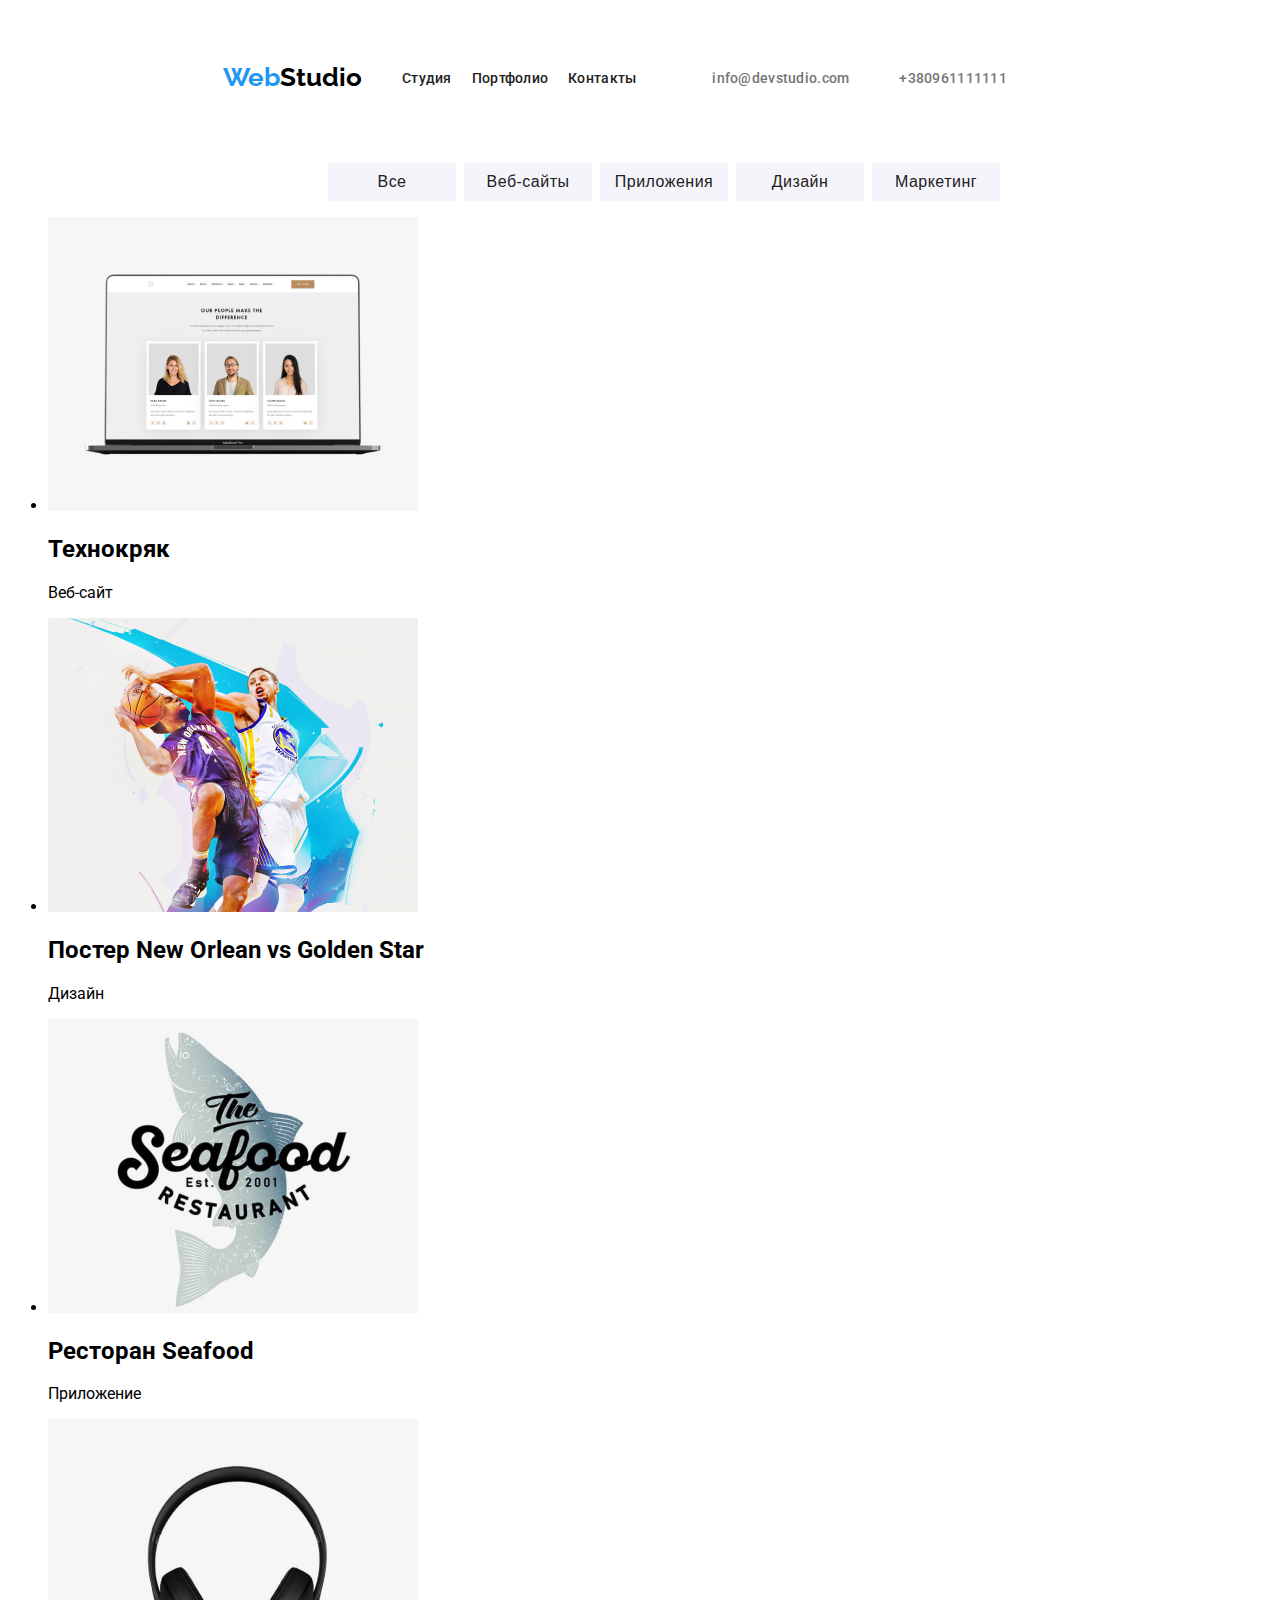
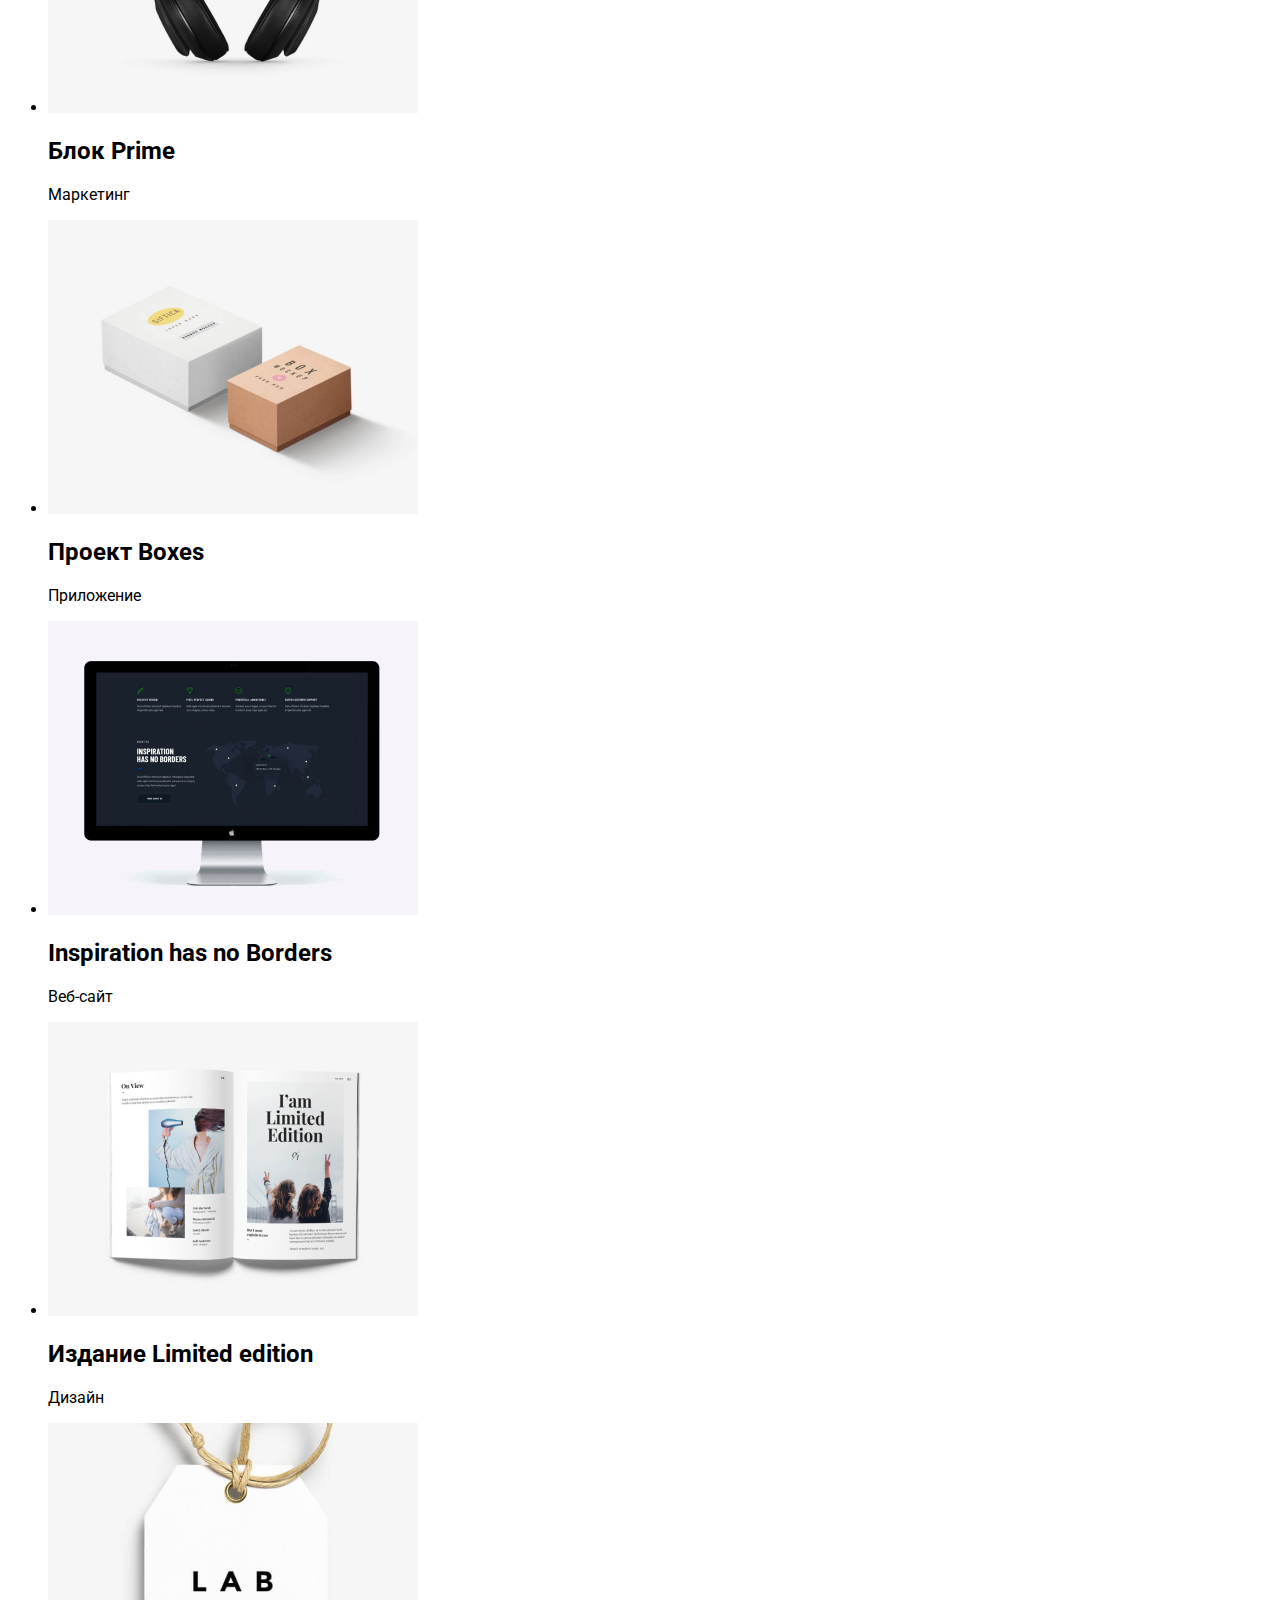
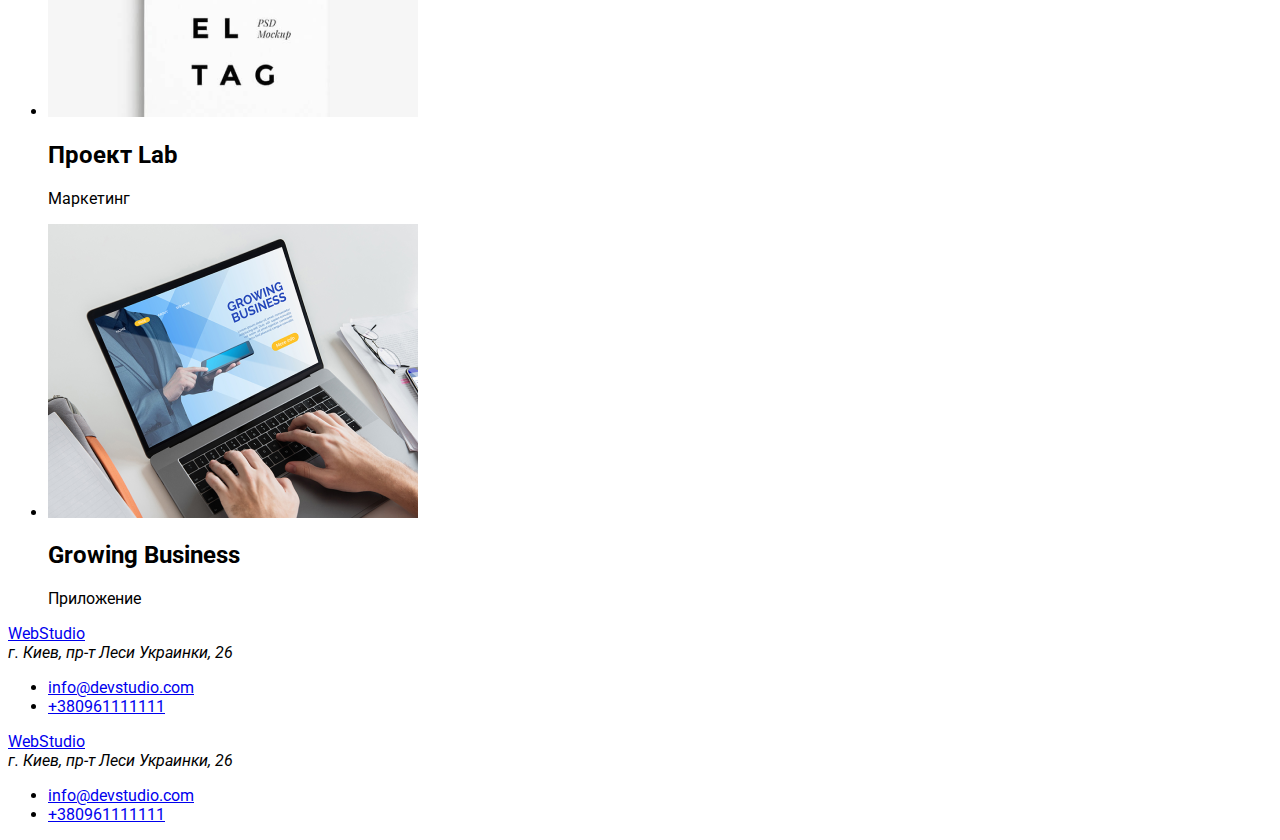
==== portfolio.html @ d91bc197 "оказалось,что делаю 3 домашку" ====
<!DOCTYPE html>
<html lang="en">
<head>
    <meta charset="UTF-8">
    <meta http-equiv="X-UA-Compatible" content="IE=edge">
    <meta name="viewport" content="width=device-width, initial-scale=1.0">
    <title>Document</title>
    <link rel="preconnect" href="https://fonts.googleapis.com">
    <link rel="preconnect" href="https://fonts.gstatic.com" crossorigin>
    <link href="https://fonts.googleapis.com/css2?family=Roboto:wght@400;500;900&display=swap" rel="stylesheet">
    <link rel="preconnect" href="https://fonts.googleapis.com">
    <link rel="preconnect" href="https://fonts.gstatic.com" crossorigin>
    <link href="https://fonts.googleapis.com/css2?family=Raleway:wght@700&display=swap" rel="stylesheet">
    <link rel="stylesheet" href="./css/styles.css">
</head>
<body>

    <header class="page-header">
        <nav>
            <a class="logo2part" href="/"><span class="logo1part">Web</span>Studio</a>
            <ul class="nav-list-header">
                <li><a href="/index.html" class="link">Студия</a></li>
                <li><a href="/portfolio.html" class="link">Портфолио</a></li>
                <li><a href="" class="link">Контакты</a></li>
            </ul>
        </nav>
        <ul class="auto-nav">
            <li> <a href="mailto:info@devstudio.com" class="auto-link"> info@devstudio.com</a></li>
            <li> <a href="tel:+380961111111" class="auto-link"> +380961111111 </a> </li>
        </ul>
    
    </header>

    <main>
        
            <ul class="buttons">
                <li><button type="button" class="button" >Все</button></li>
                <li><button type="button" class="button" >Веб-сайты</button></li>
                <li><button type="button" class="button">Приложения</button></li>
                <li><button type="button" class="button">Дизайн</button></li>
                <li><button type="button" class="button">Маркетинг</button></li>
            </ul>
            
        
        <section>
            <!-- Убрать в styles -->
            <h1 class="hidden" >Блоки с примерами возможностей</h1>
            <ul>
                <li>
                    <img src="images/web-site1.png" alt="веб-сайт на ноутбуке">
                    <h2>Технокряк</h2>
                    <p>Веб-сайт</p>
                </li>
                <li>
                    <img src="images/design2.png" alt="Постер New Orlean vs Golden Star">
                    <h2>Постер New Orlean vs Golden Star</h2>
                    <p>Дизайн</p>
                </li>
                <li>
                    <img src="images/application3.png" alt="Форель на фоне логотипа ресторана морской кухни" width="370" >
                    <h2>Ресторан Seafood</h2>
                    <p>Приложение</p>
                </li>
                <li>
                    <img src="images/marketing4.png" alt="Наушники с амбюшюрами">
                    <h2>Блок Prime</h2>
                    <p>Маркетинг</p>
                </li>
                <li>
                    <img src="images/application5.png" alt="Две коробки">
                    <h2>Проект Boxes</h2>
                    <p>Приложение</p>
                </li>
                <li>
                    <img src="images/web-site6.png" alt="Монитор с изображением">
                    <h2>Inspiration has no Borders</h2>
                    <p>Веб-сайт</p>
                </li>
                <li>
                    <img src="images/desighn7.png" alt="Журнал со статьей с названием I am limited edition">
                    <h2>Издание Limited edition</h2>
                    <p>Дизайн</p>
                </li>
                <li>
                    <img src="images/marketing8.png" alt="Бирка с надписью Label tag>">
                    <h2>Проект Lab</h2>
                    <p>Маркетинг</p>
                </li>
                <li>
                    <img src="images/application9.png" alt="Ноутбук с открытой веб-страницей Growing Business">
                    <h2>Growing Business</h2>
                    <p>Приложение</p>
                </li>

            </ul>


        </section>



    </main>


    <footer>
        <a href="/">WebStudio</a>
        <address>г. Киев, пр-т Леси Украинки, 26</address>
        <ul>
            <li> <a href="mailto:info@devstudio.com"> info@devstudio.com</a></li>
            <li> <a href="tel:+380961111111"> +380961111111 </a> </li>
        </ul>
    
    </footer>

<main>











    
</main>

    

<footer>
    <a href="/">WebStudio</a>
    <address>г. Киев, пр-т Леси Украинки, 26</address>
    <ul>
        <li> <a href="mailto:info@devstudio.com"> info@devstudio.com</a></li>
        <li> <a href="tel:+380961111111"> +380961111111 </a> </li>
    </ul>

</footer>


</body>
</html>
---- css/styles.css ----
:root {
  --primary-text-color: #757575;
  --title-text-color: #212121;
  --hover-button-color: #2196f3;
  --primary-white-color: #ffffff;
  --primary-black-color: #000000;
}

body {
  font-family: "Roboto", sans-serif;
  background-color: var(--primary-white-color);
}

.logo1part {
  font-family: "Raleway", sans-serif;
  font-style: normal;
  font-weight: bold;
  font-size: 26px;
  line-height: 1.2;
  color: var(--hover-button-color);
}

.logo2part {
  font-family: "Raleway", sans-serif;
  font-style: normal;
  font-weight: bold;
  font-size: 26px;
  line-height: 1.2;
  color: var(--primary-black-color);
  text-decoration: none;
}

.nav-list-header .link {
  color: var(--title-text-color);
  font-style: normal;
  font-weight: 500;
  font-size: 14px;
  line-height: 1.14;
  letter-spacing: 0.02em;
  margin-right: 20px;
  display: inline-block;
  text-decoration: none;
}

.nav-list-header {
  list-style: none;
  display: flex;
  align-items: flex-start;
}

.nav-list-header .link:hover,
.nav-list-header .link:focus {
  color: var(--hover-button-color);
}

.auto-nav .auto-link {
  color: var(--primary-text-color);
  font-style: normal;
  font-weight: 500;
  font-size: 14px;
  line-height: 1.14;
  letter-spacing: 0.02em;
  margin-right: 50px;
  display: inline-block;
  text-decoration: none;
}

.auto-nav .auto-link:hover,
.auto-nav .auto-link:focus {
  color: var(--hover-button-color);
}

.auto-nav {
  list-style: none;
  display: flex;
  align-items: center;
}

.page-header {
  padding-top: 22px;
  padding-bottom: 22px;
  padding-left: 215px;
  padding-right: 215px;
  display: flex;
  align-items: center;
  justify-content: space-between;
}
nav {
  padding-top: 22px;
  padding-bottom: 22px;
  display: flex;
  align-items: center;
  justify-content: space-between;
}

.buttons {
  list-style: none;
  display: flex;
  align-items: center;
  justify-content: center;
}

.button {
  color: var(--title-text-color);
  background-color: #f5f4fa;
  margin-left: 8px;
  border-radius: 4px;
  width: 128px;
  height: 38px;
  left: 576px;
  top: 174px;
  font-style: normal;
  font-weight: 500;
  font-size: 16px;
  line-height: 26px;
  text-align: center;
  letter-spacing: 0.03em;
  border: none;
}

.buttons .button:hover,
.buttons .button:focus {
  background-color: var(--hover-button-color);
  color: var(--primary-white-color);
}

.bar {
  width: 1600px;
  height: 600px;
  left: 0px;
  top: 80px;
  background-color: #2f303a;
}
.title-bar {
  color: var(--primary-white-color);
  font-style: normal;
  font-weight: 900;
  font-size: 44px;
  line-height: 1.4;
  text-align: center;
  letter-spacing: 0.06em;
  text-transform: uppercase;
  position: absolute;
  width: 696px;
  height: 120px;
  left: 452px;
  top: 280px;
}

.button-bar {
  position: absolute;
  width: 200px;
  height: 50px;
  left: 700px;
  top: 430px;
  margin-top: 30px;
  border-radius: 4px;
  background-color: var(--hover-button-color);
  color: var(--primary-white-color);
  font-weight: bold;
  font-size: 16px;
  line-height: 30px;
  letter-spacing: 0.06em;
}

.hidden {
  display: none;
}

.opportunity {
}

.opportunities h3 {
  color: var(--title-text-color);
  ont-style: normal;
  font-weight: bold;
  font-size: 14px;
  line-height: 16px;
  letter-spacing: 0.03em;
  text-transform: uppercase;
}

.opportunities p {
  color: var(--primary-text-color)
  font-style: normal;
  font-weight: normal;
  font-size: 14px;
  line-height: 24px;
  letter-spacing: 0.03em;
}
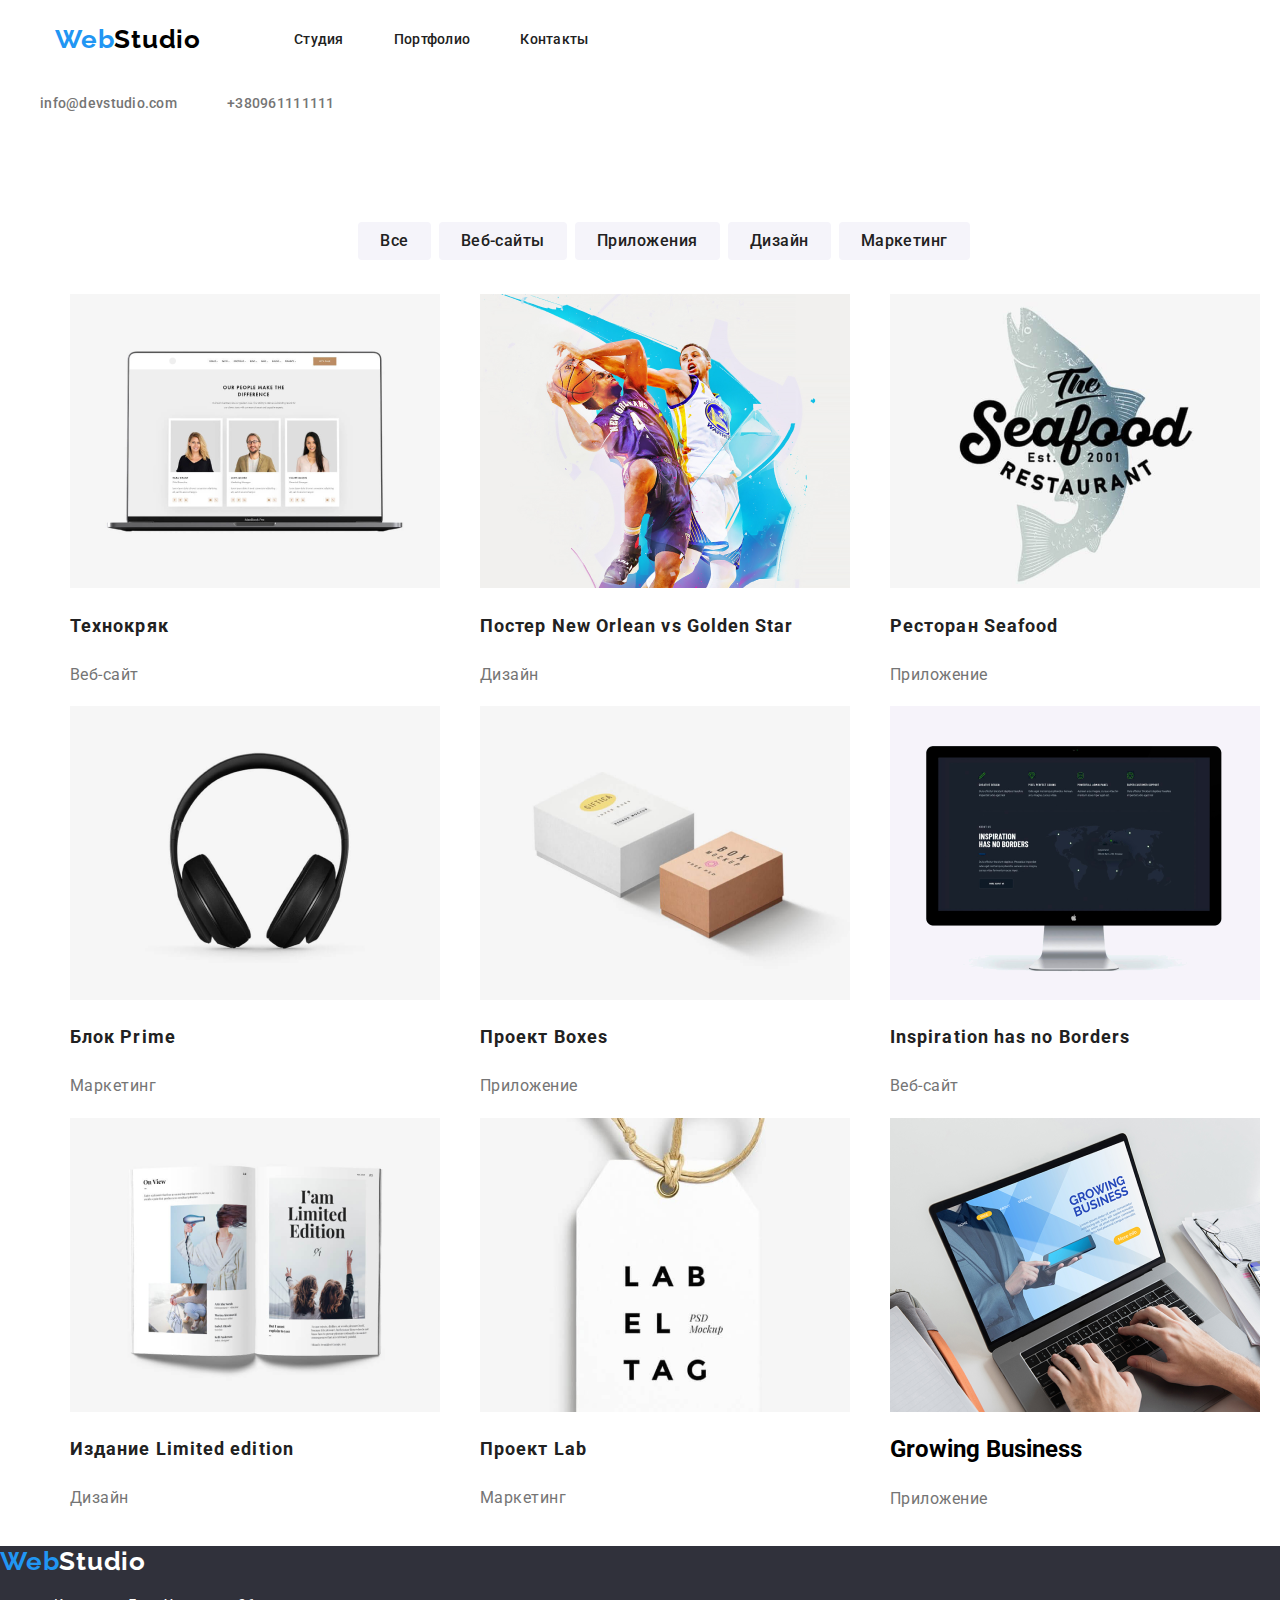
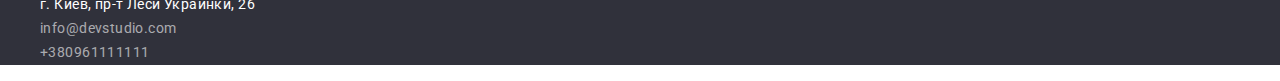
==== commit 515026e3: "Доавляет стилизацию flex-box" ====
--- a/portfolio.html
+++ b/portfolio.html
@@ -1,144 +1,133 @@
 <!DOCTYPE html>
 <html lang="en">
-<head>
-    <meta charset="UTF-8">
-    <meta http-equiv="X-UA-Compatible" content="IE=edge">
-    <meta name="viewport" content="width=device-width, initial-scale=1.0">
+  <head>
+    <meta charset="UTF-8" />
+    <meta http-equiv="X-UA-Compatible" content="IE=edge" />
+    <meta name="viewport" content="width=device-width, initial-scale=1.0" />
     <title>Document</title>
-    <link rel="preconnect" href="https://fonts.googleapis.com">
-    <link rel="preconnect" href="https://fonts.gstatic.com" crossorigin>
-    <link href="https://fonts.googleapis.com/css2?family=Roboto:wght@400;500;900&display=swap" rel="stylesheet">
-    <link rel="preconnect" href="https://fonts.googleapis.com">
-    <link rel="preconnect" href="https://fonts.gstatic.com" crossorigin>
-    <link href="https://fonts.googleapis.com/css2?family=Raleway:wght@700&display=swap" rel="stylesheet">
-    <link rel="stylesheet" href="./css/styles.css">
-</head>
-<body>
+    <link
+      href="https://fonts.googleapis.com/css2?family=Raleway:wght@700&family=Roboto:wght@400;500;700;900&display=swap"
+      rel="stylesheet"
+    />
+    <link
+      rel="stylesheet"
+      href="https://cdnjs.cloudflare.com/ajax/libs/modern-normalize/1.0.0/modern-normalize.min.css"
+    />
+    <link rel="stylesheet" href="./css/styles.css" />
+  </head>
 
+  <body>
     <header class="page-header">
-        <nav>
-            <a class="logo2part" href="/"><span class="logo1part">Web</span>Studio</a>
-            <ul class="nav-list-header">
-                <li><a href="/index.html" class="link">Студия</a></li>
-                <li><a href="/portfolio.html" class="link">Портфолио</a></li>
-                <li><a href="" class="link">Контакты</a></li>
-            </ul>
+      <div class="container">
+        <nav class="container main-nav">
+          <a class="logo" href="/">Web<span class="logo-dark">Studio</span></a>
+          <ul class="nav-list-header">
+            <li><a href="./index.html" class="link">Студия</a></li>
+            <li><a href="./portfolio.html" class="link">Портфолио</a></li>
+            <li><a href="" class="link">Контакты</a></li>
+          </ul>
         </nav>
         <ul class="auto-nav">
-            <li> <a href="mailto:info@devstudio.com" class="auto-link"> info@devstudio.com</a></li>
-            <li> <a href="tel:+380961111111" class="auto-link"> +380961111111 </a> </li>
+          <li>
+            <a href="mailto:info@devstudio.com" class="auto-link"> info@devstudio.com</a>
+          </li>
+          <li>
+            <a href="tel:+380961111111" class="auto-link"> +380961111111 </a>
+          </li>
         </ul>
-    
+      </div>
     </header>
 
     <main>
-        
-            <ul class="buttons">
-                <li><button type="button" class="button" >Все</button></li>
-                <li><button type="button" class="button" >Веб-сайты</button></li>
-                <li><button type="button" class="button">Приложения</button></li>
-                <li><button type="button" class="button">Дизайн</button></li>
-                <li><button type="button" class="button">Маркетинг</button></li>
-            </ul>
-            
-        
-        <section>
-            <!-- Убрать в styles -->
-            <h1 class="hidden" >Блоки с примерами возможностей</h1>
-            <ul>
-                <li>
-                    <img src="images/web-site1.png" alt="веб-сайт на ноутбуке">
-                    <h2>Технокряк</h2>
-                    <p>Веб-сайт</p>
-                </li>
-                <li>
-                    <img src="images/design2.png" alt="Постер New Orlean vs Golden Star">
-                    <h2>Постер New Orlean vs Golden Star</h2>
-                    <p>Дизайн</p>
-                </li>
-                <li>
-                    <img src="images/application3.png" alt="Форель на фоне логотипа ресторана морской кухни" width="370" >
-                    <h2>Ресторан Seafood</h2>
-                    <p>Приложение</p>
-                </li>
-                <li>
-                    <img src="images/marketing4.png" alt="Наушники с амбюшюрами">
-                    <h2>Блок Prime</h2>
-                    <p>Маркетинг</p>
-                </li>
-                <li>
-                    <img src="images/application5.png" alt="Две коробки">
-                    <h2>Проект Boxes</h2>
-                    <p>Приложение</p>
-                </li>
-                <li>
-                    <img src="images/web-site6.png" alt="Монитор с изображением">
-                    <h2>Inspiration has no Borders</h2>
-                    <p>Веб-сайт</p>
-                </li>
-                <li>
-                    <img src="images/desighn7.png" alt="Журнал со статьей с названием I am limited edition">
-                    <h2>Издание Limited edition</h2>
-                    <p>Дизайн</p>
-                </li>
-                <li>
-                    <img src="images/marketing8.png" alt="Бирка с надписью Label tag>">
-                    <h2>Проект Lab</h2>
-                    <p>Маркетинг</p>
-                </li>
-                <li>
-                    <img src="images/application9.png" alt="Ноутбук с открытой веб-страницей Growing Business">
-                    <h2>Growing Business</h2>
-                    <p>Приложение</p>
-                </li>
+      <ul class="buttons">
+        <li><button type="button" class="button">Все</button></li>
+        <li><button type="button" class="button">Веб-сайты</button></li>
+        <li><button type="button" class="button">Приложения</button></li>
+        <li><button type="button" class="button">Дизайн</button></li>
+        <li><button type="button" class="button">Маркетинг</button></li>
+      </ul>
 
-            </ul>
-
-
-        </section>
-
-
-
+      <section>
+        <!-- Убрать в styles -->
+        <h1 class="hidden">Блоки с примерами возможностей</h1>
+        <ul class="samples">
+          <li class="item">
+            <img src="images/web-site1.png" alt="веб-сайт на ноутбуке" />
+            <h2 class="project-name">Технокряк</h2>
+            <p class="project-type">Веб-сайт</p>
+          </li>
+          <li class="item">
+            <img src="images/design2.png" alt="Постер New Orlean vs Golden Star" />
+            <h2 class="project-name">Постер New Orlean vs Golden Star</h2>
+            <p class="project-type">Дизайн</p>
+          </li>
+          <li class="item">
+            <img
+              src="images/application3.png"
+              alt="Форель на фоне логотипа ресторана морской кухни"
+              width="370"
+            />
+            <h2 class="project-name">Ресторан Seafood</h2>
+            <p class="project-type">Приложение</p>
+          </li>
+          <li class="item">
+            <img src="images/marketing4.png" alt="Наушники с амбюшюрами" />
+            <h2 class="project-name">Блок Prime</h2>
+            <p class="project-type">Маркетинг</p>
+          </li>
+          <li class="item">
+            <img src="images/application5.png" alt="Две коробки" />
+            <h2 class="project-name">Проект Boxes</h2>
+            <p class="project-type">Приложение</p>
+          </li>
+          <li class="item">
+            <img src="images/web-site6.png" alt="Монитор с изображением" />
+            <h2 class="project-name" lang="en">Inspiration has no Borders</h2>
+            <p class="project-type">Веб-сайт</p>
+          </li>
+          <li class="item">
+            <img
+              src="images/desighn7.png"
+              alt="Журнал со статьей с названием I am limited edition"
+            />
+            <h2 class="project-name">Издание Limited edition</h2>
+            <p class="project-type">Дизайн</p>
+          </li>
+          <li class="item">
+            <img src="images/marketing8.png" alt="Бирка с надписью Label tag>" />
+            <h2 class="project-name">Проект Lab</h2>
+            <p class="project-type">Маркетинг</p>
+          </li>
+          <li class="item">
+            <img
+              src="images/application9.png"
+              alt="Ноутбук с открытой веб-страницей Growing Business"
+            />
+            <h2>Growing Business</h2>
+            <p class="project-type">Приложение</p>
+          </li>
+        </ul>
+      </section>
     </main>
 
+    <footer class="footer">
+      <a class="logo" href="/">Web<span class="logo-light">Studio</span></a>
 
-    <footer>
-        <a href="/">WebStudio</a>
-        <address>г. Киев, пр-т Леси Украинки, 26</address>
-        <ul>
-            <li> <a href="mailto:info@devstudio.com"> info@devstudio.com</a></li>
-            <li> <a href="tel:+380961111111"> +380961111111 </a> </li>
+      <address>
+        <ul class="footer-list">
+          <li>
+            <a class="address" href="https://goo.gl/maps/MqeLLvB7cvCTrC6n8"
+              >г. Киев, пр-т Леси Украинки, 26</a
+            >
+          </li>
+          <li>
+            <a class="footer-link" href="mailto:info@devstudio.com"> info@devstudio.com</a>
+          </li>
+          <li>
+            <a class="footer-link" href="tel:+380961111111"> +380961111111 </a>
+          </li>
         </ul>
-    
+      </address>
     </footer>
-
-<main>
-
-
-
-
-
-
-
-
-
-
-
-    
-</main>
-
-    
-
-<footer>
-    <a href="/">WebStudio</a>
-    <address>г. Киев, пр-т Леси Украинки, 26</address>
-    <ul>
-        <li> <a href="mailto:info@devstudio.com"> info@devstudio.com</a></li>
-        <li> <a href="tel:+380961111111"> +380961111111 </a> </li>
-    </ul>
-
-</footer>
-
-
-</body>
-</html>+  </body>
+</html>
--- a/css/styles.css
+++ b/css/styles.css
@@ -4,48 +4,75 @@
   --hover-button-color: #2196f3;
   --primary-white-color: #ffffff;
   --primary-black-color: #000000;
+  --primary-bar-color: hsl(235, 10%, 21%);
+  --primary-white-color-60: rgba(255, 255, 255, 0.6);
+  --primary-light-color-button: #f5f4fa;
 }
 
 body {
-  font-family: "Roboto", sans-serif;
   background-color: var(--primary-white-color);
-}
-
-.logo1part {
-  font-family: "Raleway", sans-serif;
-  font-style: normal;
-  font-weight: bold;
+
+  font-family: 'Roboto', sans-serif;
+}
+
+.container {
+  width: 1230px;
+  padding-left: 15px;
+  padding-right: 15px;
+  margin: 0 auto;
+}
+/* Header общий */
+
+.page-header {
+  display: flex;
+  align-items: center;
+}
+
+.logo {
+  color: var(--hover-button-color);
+
+  font-family: 'Raleway', sans-serif;
+  font-weight: 700;
   font-size: 26px;
   line-height: 1.2;
-  color: var(--hover-button-color);
-}
-
-.logo2part {
-  font-family: "Raleway", sans-serif;
-  font-style: normal;
-  font-weight: bold;
-  font-size: 26px;
-  line-height: 1.2;
+  letter-spacing: 0.03em;
+  text-decoration: none;
+}
+
+.logo-dark {
   color: var(--primary-black-color);
-  text-decoration: none;
+}
+
+.main-nav {
+  display: flex;
+  align-items: center;
+}
+
+.nav-list-header {
+  list-style: none;
+  display: flex;
+  margin-left: 93px;
+  padding-left: 0;
+  margin-top: 0;
+  margin-bottom: 0;
 }
 
 .nav-list-header .link {
-  color: var(--title-text-color);
-  font-style: normal;
+  display: block;
+  margin-right: 50px;
+  padding-top: 32px;
+  padding-bottom: 32px;
+
+  color: var(--title-text-color);
+
   font-weight: 500;
   font-size: 14px;
   line-height: 1.14;
   letter-spacing: 0.02em;
-  margin-right: 20px;
-  display: inline-block;
-  text-decoration: none;
-}
-
-.nav-list-header {
-  list-style: none;
-  display: flex;
-  align-items: flex-start;
+  text-decoration: none;
+}
+.nav-list-header.link:last-child {
+  margin-right: 0;
 }
 
 .nav-list-header .link:hover,
@@ -53,15 +80,24 @@
   color: var(--hover-button-color);
 }
 
+.auto-nav {
+  display: flex;
+  margin-left: auto;
+  padding-left: 0;
+
+  list-style: none;
+}
+
 .auto-nav .auto-link {
+  display: block;
+  margin-right: 50px;
+
   color: var(--primary-text-color);
-  font-style: normal;
+
   font-weight: 500;
   font-size: 14px;
   line-height: 1.14;
   letter-spacing: 0.02em;
-  margin-right: 50px;
-  display: inline-block;
   text-decoration: none;
 }
 
@@ -70,50 +106,33 @@
   color: var(--hover-button-color);
 }
 
-.auto-nav {
-  list-style: none;
-  display: flex;
-  align-items: center;
-}
-
-.page-header {
-  padding-top: 22px;
-  padding-bottom: 22px;
-  padding-left: 215px;
-  padding-right: 215px;
-  display: flex;
-  align-items: center;
-  justify-content: space-between;
-}
-nav {
-  padding-top: 22px;
-  padding-bottom: 22px;
-  display: flex;
-  align-items: center;
-  justify-content: space-between;
-}
-
+/* Конец общего header */
+
+/* Кнопки Портфолио */
 .buttons {
-  list-style: none;
-  display: flex;
-  align-items: center;
+  display: flex;
   justify-content: center;
+  margin-top: 94px;
+  margin-bottom: 34px;
+  list-style: none;
 }
 
 .button {
-  color: var(--title-text-color);
-  background-color: #f5f4fa;
+  display: inline-block;
+  padding-left: 22px;
+  padding-right: 22px;
+  padding-top: 6px;
+  padding-bottom: 6px;
   margin-left: 8px;
+  text-align: center;
+
+  color: var(--title-text-color);
+  background-color: var(--primary-light-color-button);
+
   border-radius: 4px;
-  width: 128px;
-  height: 38px;
-  left: 576px;
-  top: 174px;
-  font-style: normal;
   font-weight: 500;
   font-size: 16px;
-  line-height: 26px;
-  text-align: center;
+  line-height: 1.65;
   letter-spacing: 0.03em;
   border: none;
 }
@@ -124,67 +143,163 @@
   color: var(--primary-white-color);
 }
 
+/* Бар Студио */
 .bar {
-  width: 1600px;
-  height: 600px;
-  left: 0px;
-  top: 80px;
-  background-color: #2f303a;
+  background-color: var(--primary-bar-color);
 }
 .title-bar {
   color: var(--primary-white-color);
-  font-style: normal;
+
   font-weight: 900;
   font-size: 44px;
   line-height: 1.4;
   text-align: center;
   letter-spacing: 0.06em;
   text-transform: uppercase;
-  position: absolute;
-  width: 696px;
-  height: 120px;
-  left: 452px;
-  top: 280px;
 }
 
 .button-bar {
-  position: absolute;
-  width: 200px;
-  height: 50px;
-  left: 700px;
-  top: 430px;
   margin-top: 30px;
+
+  background-color: var(--hover-button-color);
+  color: var(--primary-white-color);
+
   border-radius: 4px;
-  background-color: var(--hover-button-color);
-  color: var(--primary-white-color);
-  font-weight: bold;
-  font-size: 16px;
-  line-height: 30px;
+  font-weight: 700;
+  font-size: 16px;
+  line-height: 1.9;
   letter-spacing: 0.06em;
 }
 
+/* Спрятать hidden  заголовки */
 .hidden {
   display: none;
 }
 
-.opportunity {
-}
-
-.opportunities h3 {
-  color: var(--title-text-color);
-  ont-style: normal;
-  font-weight: bold;
-  font-size: 14px;
-  line-height: 16px;
+.opportunities .name {
+  color: var(--title-text-color);
+  font-weight: 700;
+  font-size: 14px;
+  line-height: 1.2;
   letter-spacing: 0.03em;
   text-transform: uppercase;
 }
 
-.opportunities p {
-  color: var(--primary-text-color)
+.opportunities .meaning {
+  color: var(--primary-text-color);
+  font-weight: 400;
+  font-size: 14px;
+  line-height: 1.7;
+  letter-spacing: 0.03em;
+}
+
+.about-name {
+  color: var(--title-text-color);
+
+  font-weight: 700;
+  font-size: 36px;
+  line-height: 1.2;
+  text-align: center;
+  letter-spacing: 0.03em;
+}
+
+.about-pictures {
+  list-style: none;
+}
+
+.community {
+  list-style: none;
+}
+
+.name {
+  color: var(--title-text-color);
+
+  font-weight: 500;
+  font-size: 16px;
+  line-height: 1.2;
+  text-align: center;
+  letter-spacing: 0.03em;
+}
+
+.position {
+  color: var(--primary-text-color);
+
+  font-weight: 400;
+  font-size: 16px;
+  line-height: 1.2;
+  text-align: center;
+  letter-spacing: 0.03em;
+}
+
+/* Общий footer */
+.footer {
+  background-color: var(--primary-bar-color);
+}
+
+.logo-light {
+  color: var(--primary-white-color);
+}
+.footer-list {
+  list-style: none;
+}
+
+.footer-link {
+  color: var(--primary-white-color-60);
+
   font-style: normal;
-  font-weight: normal;
-  font-size: 14px;
-  line-height: 24px;
-  letter-spacing: 0.03em;
-}
+  font-weight: 400;
+  font-size: 14px;
+  line-height: 1.7;
+  letter-spacing: 0.03em;
+  text-decoration: none;
+}
+
+.address {
+  color: var(--primary-white-color);
+
+  font-style: normal;
+  font-weight: 400;
+  font-size: 14px;
+  line-height: 1.7;
+  letter-spacing: 0.03em;
+  text-decoration: none;
+}
+.address:hover,
+.address:focus .footer-link:focus,
+.footer-link:hover {
+  color: var(--hover-button-color);
+}
+
+/* Main Портфолио */
+.samples {
+  display: flex;
+  flex-wrap: wrap;
+
+  list-style: none;
+}
+
+.item {
+  width: 380px;
+  margin-left: 30px;
+}
+item:nth-child(3n) {
+  margin-right: 0;
+  margin-bottom: 30px;
+}
+.project-name {
+  color: var(--title-text-color);
+
+  font-weight: 700;
+  font-size: 18px;
+  line-height: 2;
+  letter-spacing: 0.06em;
+}
+
+.project-type {
+  color: var(--primary-text-color);
+
+  font-weight: 400;
+  font-size: 16px;
+  line-height: 1.9;
+  letter-spacing: 0.03em;
+}
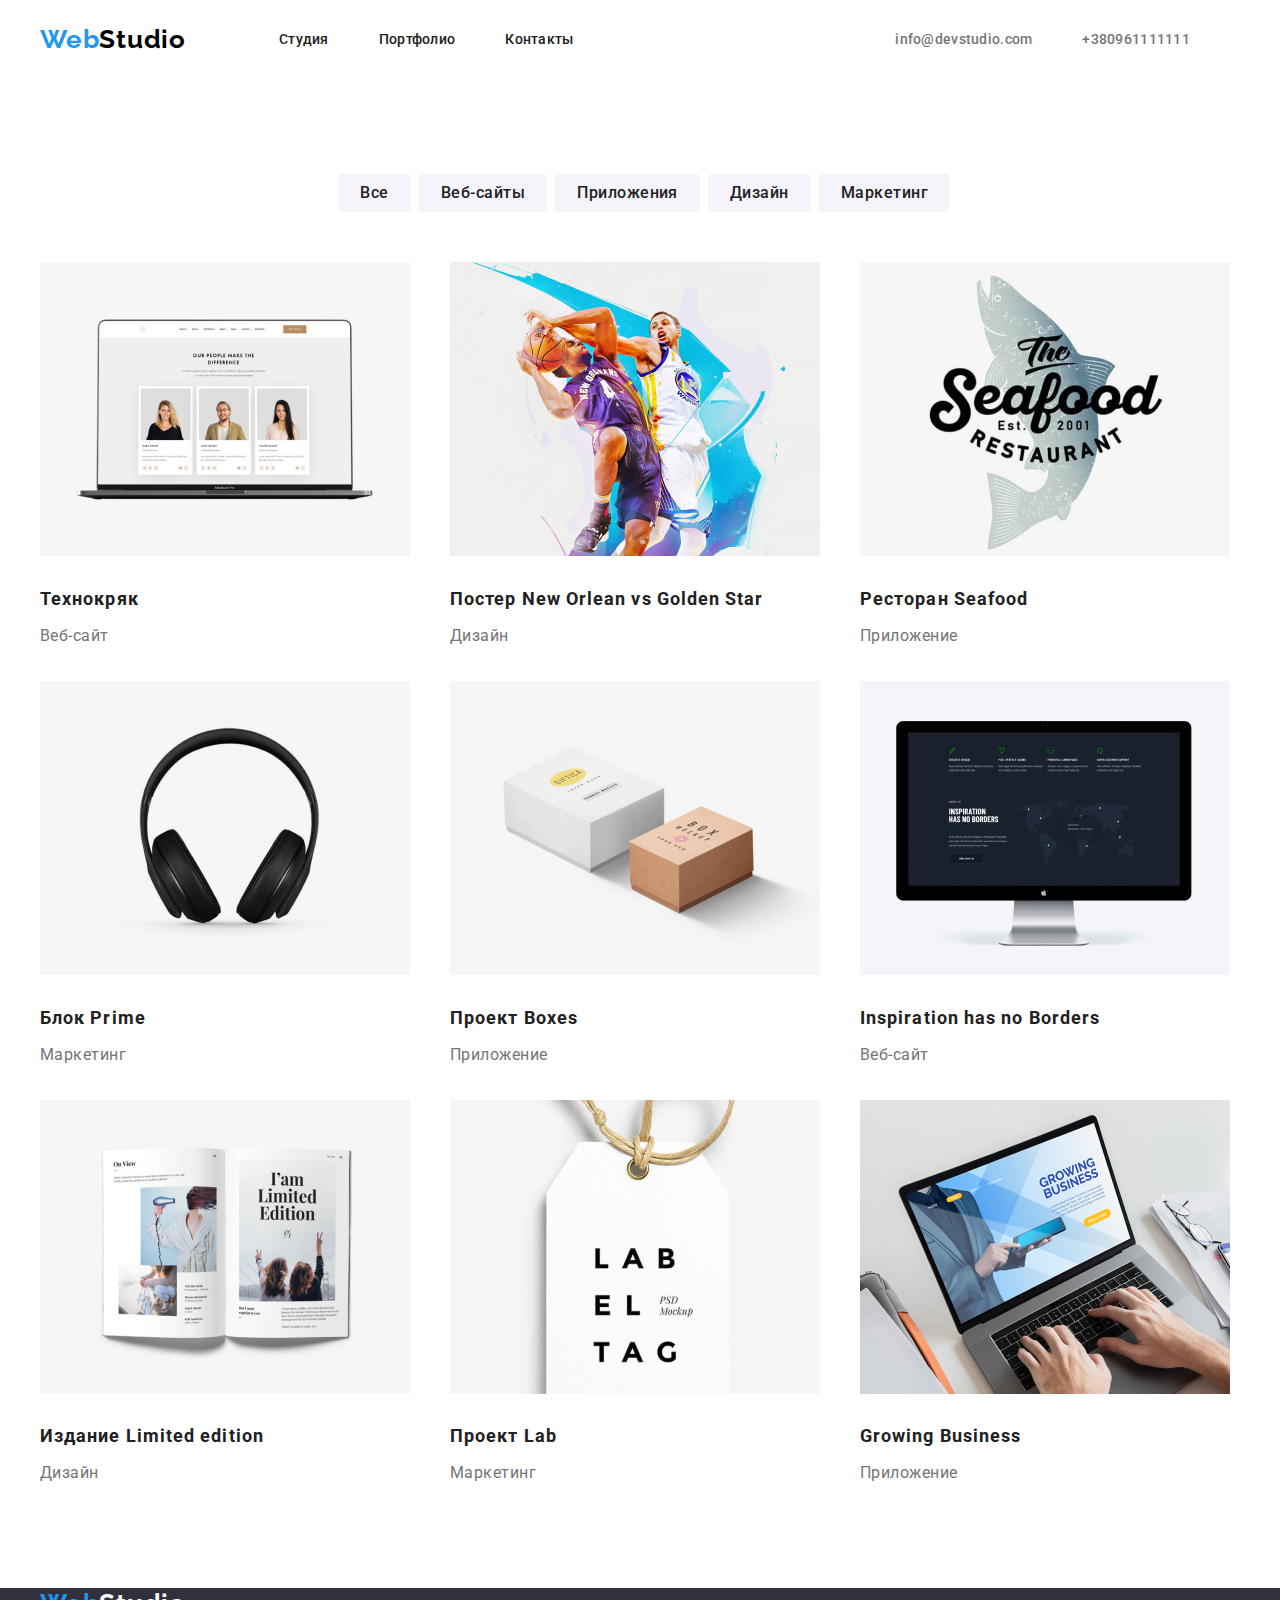
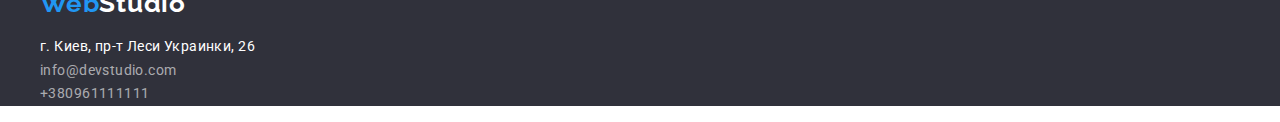
==== commit a8e8a4c9: "almoust done" ====
--- a/portfolio.html
+++ b/portfolio.html
@@ -17,9 +17,9 @@
   </head>
 
   <body>
-    <header class="page-header">
-      <div class="container">
-        <nav class="container main-nav">
+    <header>
+      <div class="container nav">
+        <nav class="main-nav">
           <a class="logo" href="/">Web<span class="logo-dark">Studio</span></a>
           <ul class="nav-list-header">
             <li><a href="./index.html" class="link">Студия</a></li>
@@ -39,95 +39,103 @@
     </header>
 
     <main>
-      <ul class="buttons">
-        <li><button type="button" class="button">Все</button></li>
-        <li><button type="button" class="button">Веб-сайты</button></li>
-        <li><button type="button" class="button">Приложения</button></li>
-        <li><button type="button" class="button">Дизайн</button></li>
-        <li><button type="button" class="button">Маркетинг</button></li>
-      </ul>
+      <div class="container">
+        <ul class="buttons">
+          <li><button type="button" class="button">Все</button></li>
+          <li><button type="button" class="button">Веб-сайты</button></li>
+          <li><button type="button" class="button">Приложения</button></li>
+          <li><button type="button" class="button">Дизайн</button></li>
+          <li><button type="button" class="button">Маркетинг</button></li>
+        </ul>
 
-      <section>
-        <!-- Убрать в styles -->
-        <h1 class="hidden">Блоки с примерами возможностей</h1>
-        <ul class="samples">
-          <li class="item">
-            <img src="images/web-site1.png" alt="веб-сайт на ноутбуке" />
-            <h2 class="project-name">Технокряк</h2>
-            <p class="project-type">Веб-сайт</p>
-          </li>
-          <li class="item">
-            <img src="images/design2.png" alt="Постер New Orlean vs Golden Star" />
-            <h2 class="project-name">Постер New Orlean vs Golden Star</h2>
-            <p class="project-type">Дизайн</p>
-          </li>
-          <li class="item">
-            <img
-              src="images/application3.png"
-              alt="Форель на фоне логотипа ресторана морской кухни"
-              width="370"
-            />
-            <h2 class="project-name">Ресторан Seafood</h2>
-            <p class="project-type">Приложение</p>
-          </li>
-          <li class="item">
-            <img src="images/marketing4.png" alt="Наушники с амбюшюрами" />
-            <h2 class="project-name">Блок Prime</h2>
-            <p class="project-type">Маркетинг</p>
-          </li>
-          <li class="item">
-            <img src="images/application5.png" alt="Две коробки" />
-            <h2 class="project-name">Проект Boxes</h2>
-            <p class="project-type">Приложение</p>
-          </li>
-          <li class="item">
-            <img src="images/web-site6.png" alt="Монитор с изображением" />
-            <h2 class="project-name" lang="en">Inspiration has no Borders</h2>
-            <p class="project-type">Веб-сайт</p>
-          </li>
-          <li class="item">
-            <img
-              src="images/desighn7.png"
-              alt="Журнал со статьей с названием I am limited edition"
-            />
-            <h2 class="project-name">Издание Limited edition</h2>
-            <p class="project-type">Дизайн</p>
-          </li>
-          <li class="item">
-            <img src="images/marketing8.png" alt="Бирка с надписью Label tag>" />
-            <h2 class="project-name">Проект Lab</h2>
-            <p class="project-type">Маркетинг</p>
-          </li>
-          <li class="item">
-            <img
-              src="images/application9.png"
-              alt="Ноутбук с открытой веб-страницей Growing Business"
-            />
-            <h2>Growing Business</h2>
-            <p class="project-type">Приложение</p>
-          </li>
-        </ul>
-      </section>
+        <section>
+          <!-- Убрать в styles -->
+          <h1 class="hidden">Блоки с примерами возможностей</h1>
+          <ul class="samples">
+            <li class="item">
+              <img src="images/web-site1.png" alt="веб-сайт на ноутбуке" />
+              <h2 class="project-name">Технокряк</h2>
+              <p class="project-type">Веб-сайт</p>
+            </li>
+            <li class="item">
+              <img
+                class="project-img"
+                src="images/design2.png"
+                alt="Постер New Orlean vs Golden Star"
+              />
+              <h2 class="project-name">Постер New Orlean vs Golden Star</h2>
+              <p class="project-type">Дизайн</p>
+            </li>
+            <li class="item">
+              <img
+                src="images/application3.png"
+                alt="Форель на фоне логотипа ресторана морской кухни"
+                width="370"
+              />
+              <h2 class="project-name">Ресторан Seafood</h2>
+              <p class="project-type">Приложение</p>
+            </li>
+            <li class="item">
+              <img src="images/marketing4.png" alt="Наушники с амбюшюрами" />
+              <h2 class="project-name">Блок Prime</h2>
+              <p class="project-type">Маркетинг</p>
+            </li>
+            <li class="item">
+              <img src="images/application5.png" alt="Две коробки" />
+              <h2 class="project-name">Проект Boxes</h2>
+              <p class="project-type">Приложение</p>
+            </li>
+            <li class="item">
+              <img src="images/web-site6.png" alt="Монитор с изображением" />
+              <h2 class="project-name" lang="en">Inspiration has no Borders</h2>
+              <p class="project-type">Веб-сайт</p>
+            </li>
+            <li class="item">
+              <img
+                src="images/desighn7.png"
+                alt="Журнал со статьей с названием I am limited edition"
+              />
+              <h2 class="project-name">Издание Limited edition</h2>
+              <p class="project-type">Дизайн</p>
+            </li>
+            <li class="item">
+              <img src="images/marketing8.png" alt="Бирка с надписью Label tag>" />
+              <h2 class="project-name">Проект Lab</h2>
+              <p class="project-type">Маркетинг</p>
+            </li>
+            <li class="item">
+              <img
+                src="images/application9.png"
+                alt="Ноутбук с открытой веб-страницей Growing Business"
+              />
+              <h2 class="project-name">Growing Business</h2>
+              <p class="project-type">Приложение</p>
+            </li>
+          </ul>
+        </section>
+      </div>
     </main>
 
     <footer class="footer">
-      <a class="logo" href="/">Web<span class="logo-light">Studio</span></a>
+      <div class="container">
+        <a class="logo" href="/">Web<span class="logo-light">Studio</span></a>
 
-      <address>
-        <ul class="footer-list">
-          <li>
-            <a class="address" href="https://goo.gl/maps/MqeLLvB7cvCTrC6n8"
-              >г. Киев, пр-т Леси Украинки, 26</a
-            >
-          </li>
-          <li>
-            <a class="footer-link" href="mailto:info@devstudio.com"> info@devstudio.com</a>
-          </li>
-          <li>
-            <a class="footer-link" href="tel:+380961111111"> +380961111111 </a>
-          </li>
-        </ul>
-      </address>
+        <address>
+          <ul class="footer-list">
+            <li>
+              <a class="address" href="https://goo.gl/maps/MqeLLvB7cvCTrC6n8"
+                >г. Киев, пр-т Леси Украинки, 26</a
+              >
+            </li>
+            <li>
+              <a class="footer-link" href="mailto:info@devstudio.com"> info@devstudio.com</a>
+            </li>
+            <li>
+              <a class="footer-link" href="tel:+380961111111"> +380961111111 </a>
+            </li>
+          </ul>
+        </address>
+      </div>
     </footer>
   </body>
 </html>
--- a/css/styles.css
+++ b/css/styles.css
@@ -23,9 +23,10 @@
 }
 /* Header общий */
 
-.page-header {
+.nav {
   display: flex;
   align-items: center;
+  margin-bottom: 32px;
 }
 
 .logo {
@@ -83,14 +84,15 @@
 .auto-nav {
   display: flex;
   margin-left: auto;
-  padding-left: 0;
-
-  list-style: none;
-}
-
-.auto-nav .auto-link {
+  padding: 0;
+
+  list-style: none;
+}
+
+.auto-link {
   display: block;
   margin-right: 50px;
+  /* margin-bottom: 32px; */
 
   color: var(--primary-text-color);
 
@@ -110,10 +112,11 @@
 
 /* Кнопки Портфолио */
 .buttons {
+  padding: 0;
   display: flex;
   justify-content: center;
   margin-top: 94px;
-  margin-bottom: 34px;
+  margin-bottom: 50px;
   list-style: none;
 }
 
@@ -124,7 +127,8 @@
   padding-top: 6px;
   padding-bottom: 6px;
   margin-left: 8px;
-  text-align: center;
+
+  min-width: 73px;
 
   color: var(--title-text-color);
   background-color: var(--primary-light-color-button);
@@ -134,6 +138,7 @@
   font-size: 16px;
   line-height: 1.65;
   letter-spacing: 0.03em;
+  text-align: center;
   border: none;
 }
 
@@ -145,10 +150,16 @@
 
 /* Бар Студио */
 .bar {
+  margin-top: 0;
   background-color: var(--primary-bar-color);
+  text-align: center;
+  margin-bottom: 94px;
 }
 .title-bar {
   color: var(--primary-white-color);
+  margin-bottom: 30px;
+  margin-top: 0;
+  padding: 0;
 
   font-weight: 900;
   font-size: 44px;
@@ -159,8 +170,6 @@
 }
 
 .button-bar {
-  margin-top: 30px;
-
   background-color: var(--hover-button-color);
   color: var(--primary-white-color);
 
@@ -176,6 +185,18 @@
   display: none;
 }
 
+.opportunities {
+  display: flex;
+  padding: 0;
+  margin: 0;
+  margin-bottom: 94px;
+  list-style: none;
+}
+
+.name-list {
+  margin-right: 30px;
+}
+
 .opportunities .name {
   color: var(--title-text-color);
   font-weight: 700;
@@ -194,6 +215,9 @@
 }
 
 .about-name {
+  padding: 0;
+  margin: 0;
+  margin-bottom: 50px;
   color: var(--title-text-color);
 
   font-weight: 700;
@@ -203,11 +227,26 @@
   letter-spacing: 0.03em;
 }
 
+.shadow-box {
+  width: 270;
+  /* height: 215px; */
+  box-shadow: 0px 4px 4px rgba(0, 0, 0, 0.25);
+  border-radius: 0px 0px 4px 4px;
+}
 .about-pictures {
+  padding: 0;
+  margin-bottom: 94px;
+  display: flex;
+  justify-content: space-between;
   list-style: none;
 }
 
 .community {
+  display: flex;
+  justify-content: space-between;
+  padding: 0;
+  margin: 0;
+  margin-bottom: 94px;
   list-style: none;
 }
 
@@ -237,13 +276,16 @@
 }
 
 .logo-light {
+  margin-bottom: 20px;
   color: var(--primary-white-color);
 }
 .footer-list {
+  padding: 0;
   list-style: none;
 }
 
 .footer-link {
+  margin-bottom: 9px;
   color: var(--primary-white-color-60);
 
   font-style: normal;
@@ -255,6 +297,7 @@
 }
 
 .address {
+  margin-bottom: 9px;
   color: var(--primary-white-color);
 
   font-style: normal;
@@ -274,19 +317,31 @@
 .samples {
   display: flex;
   flex-wrap: wrap;
-
+  padding: 0;
+  margin: -15px;
   list-style: none;
 }
 
 .item {
   width: 380px;
+  margin: 15px;
+  /* width: 380px;
   margin-left: 30px;
 }
 item:nth-child(3n) {
   margin-right: 0;
-  margin-bottom: 30px;
-}
+  margin-bottom: 30px; */
+}
+
+.project-img {
+  margin: 0;
+  /* margin-bottom: 20px; */
+}
+
 .project-name {
+  margin: 0;
+  margin-top: 20px;
+  margin-bottom: 4px;
   color: var(--title-text-color);
 
   font-weight: 700;
@@ -296,6 +351,7 @@
 }
 
 .project-type {
+  margin: 0;
   color: var(--primary-text-color);
 
   font-weight: 400;
@@ -303,3 +359,7 @@
   line-height: 1.9;
   letter-spacing: 0.03em;
 }
+
+.item:last-child {
+  margin-bottom: 114px;
+}
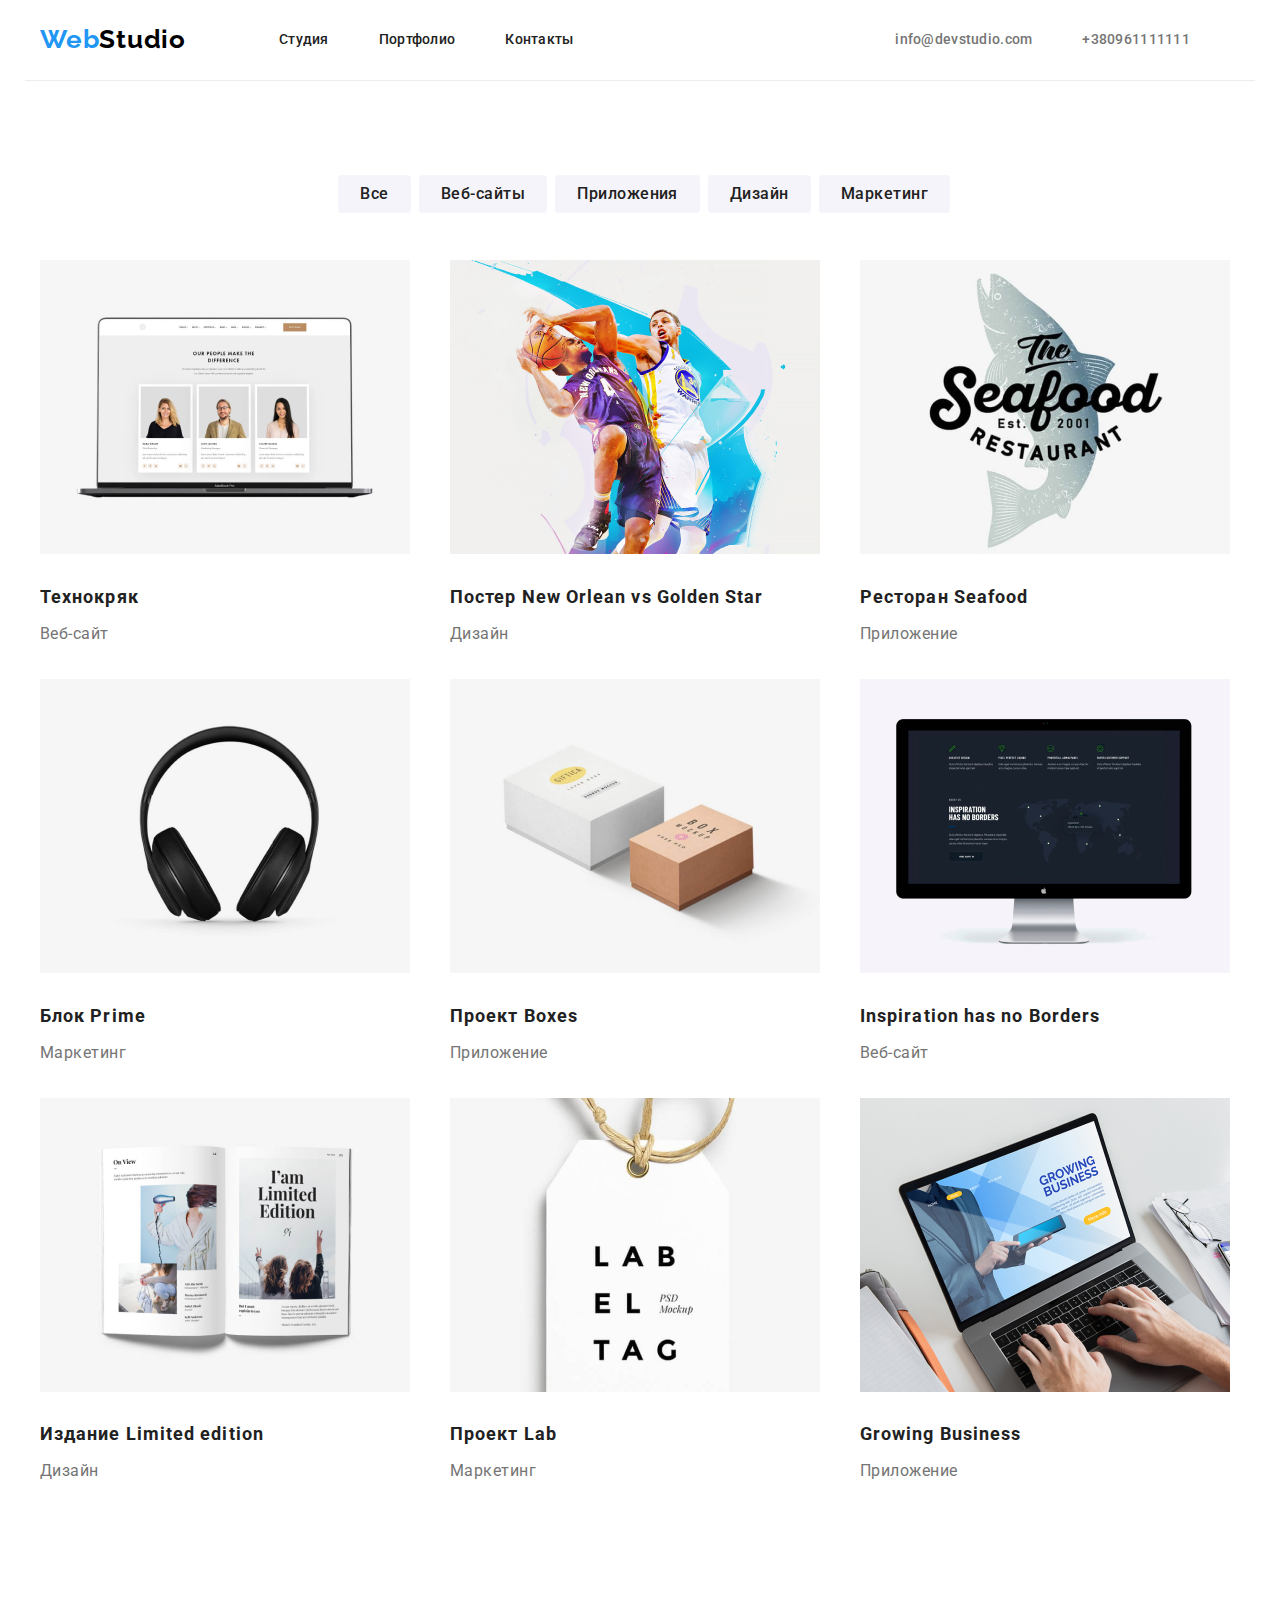
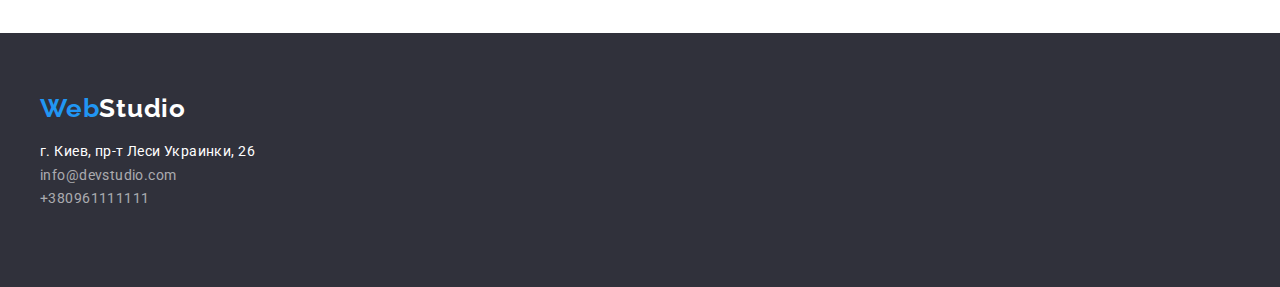
==== commit f7343446: "Do margins and paddings" ====
--- a/portfolio.html
+++ b/portfolio.html
@@ -48,7 +48,7 @@
           <li><button type="button" class="button">Маркетинг</button></li>
         </ul>
 
-        <section>
+        <section class="section">
           <!-- Убрать в styles -->
           <h1 class="hidden">Блоки с примерами возможностей</h1>
           <ul class="samples">
--- a/css/styles.css
+++ b/css/styles.css
@@ -19,14 +19,18 @@
   width: 1230px;
   padding-left: 15px;
   padding-right: 15px;
-  margin: 0 auto;
+  margin-left: auto;
+  margin-right: auto;
 }
 /* Header общий */
 
 .nav {
   display: flex;
   align-items: center;
-  margin-bottom: 32px;
+  /* margin-bottom: 32px; */
+  border-bottom-width: 1px;
+  border-bottom-style: solid;
+  border-bottom-color: #ececec;
 }
 
 .logo {
@@ -113,10 +117,10 @@
 /* Кнопки Портфолио */
 .buttons {
   padding: 0;
+  margin: 0;
   display: flex;
   justify-content: center;
   margin-top: 94px;
-  margin-bottom: 50px;
   list-style: none;
 }
 
@@ -149,11 +153,15 @@
 }
 
 /* Бар Студио */
+.section {
+  padding-top: 47px;
+  padding-bottom: 47px;
+}
+
 .bar {
   margin-top: 0;
   background-color: var(--primary-bar-color);
   text-align: center;
-  margin-bottom: 94px;
 }
 .title-bar {
   color: var(--primary-white-color);
@@ -189,7 +197,6 @@
   display: flex;
   padding: 0;
   margin: 0;
-  margin-bottom: 94px;
   list-style: none;
 }
 
@@ -235,7 +242,6 @@
 }
 .about-pictures {
   padding: 0;
-  margin-bottom: 94px;
   display: flex;
   justify-content: space-between;
   list-style: none;
@@ -246,7 +252,6 @@
   justify-content: space-between;
   padding: 0;
   margin: 0;
-  margin-bottom: 94px;
   list-style: none;
 }
 
@@ -273,6 +278,8 @@
 /* Общий footer */
 .footer {
   background-color: var(--primary-bar-color);
+  padding-top: 60px;
+  padding-bottom: 60px;
 }
 
 .logo-light {
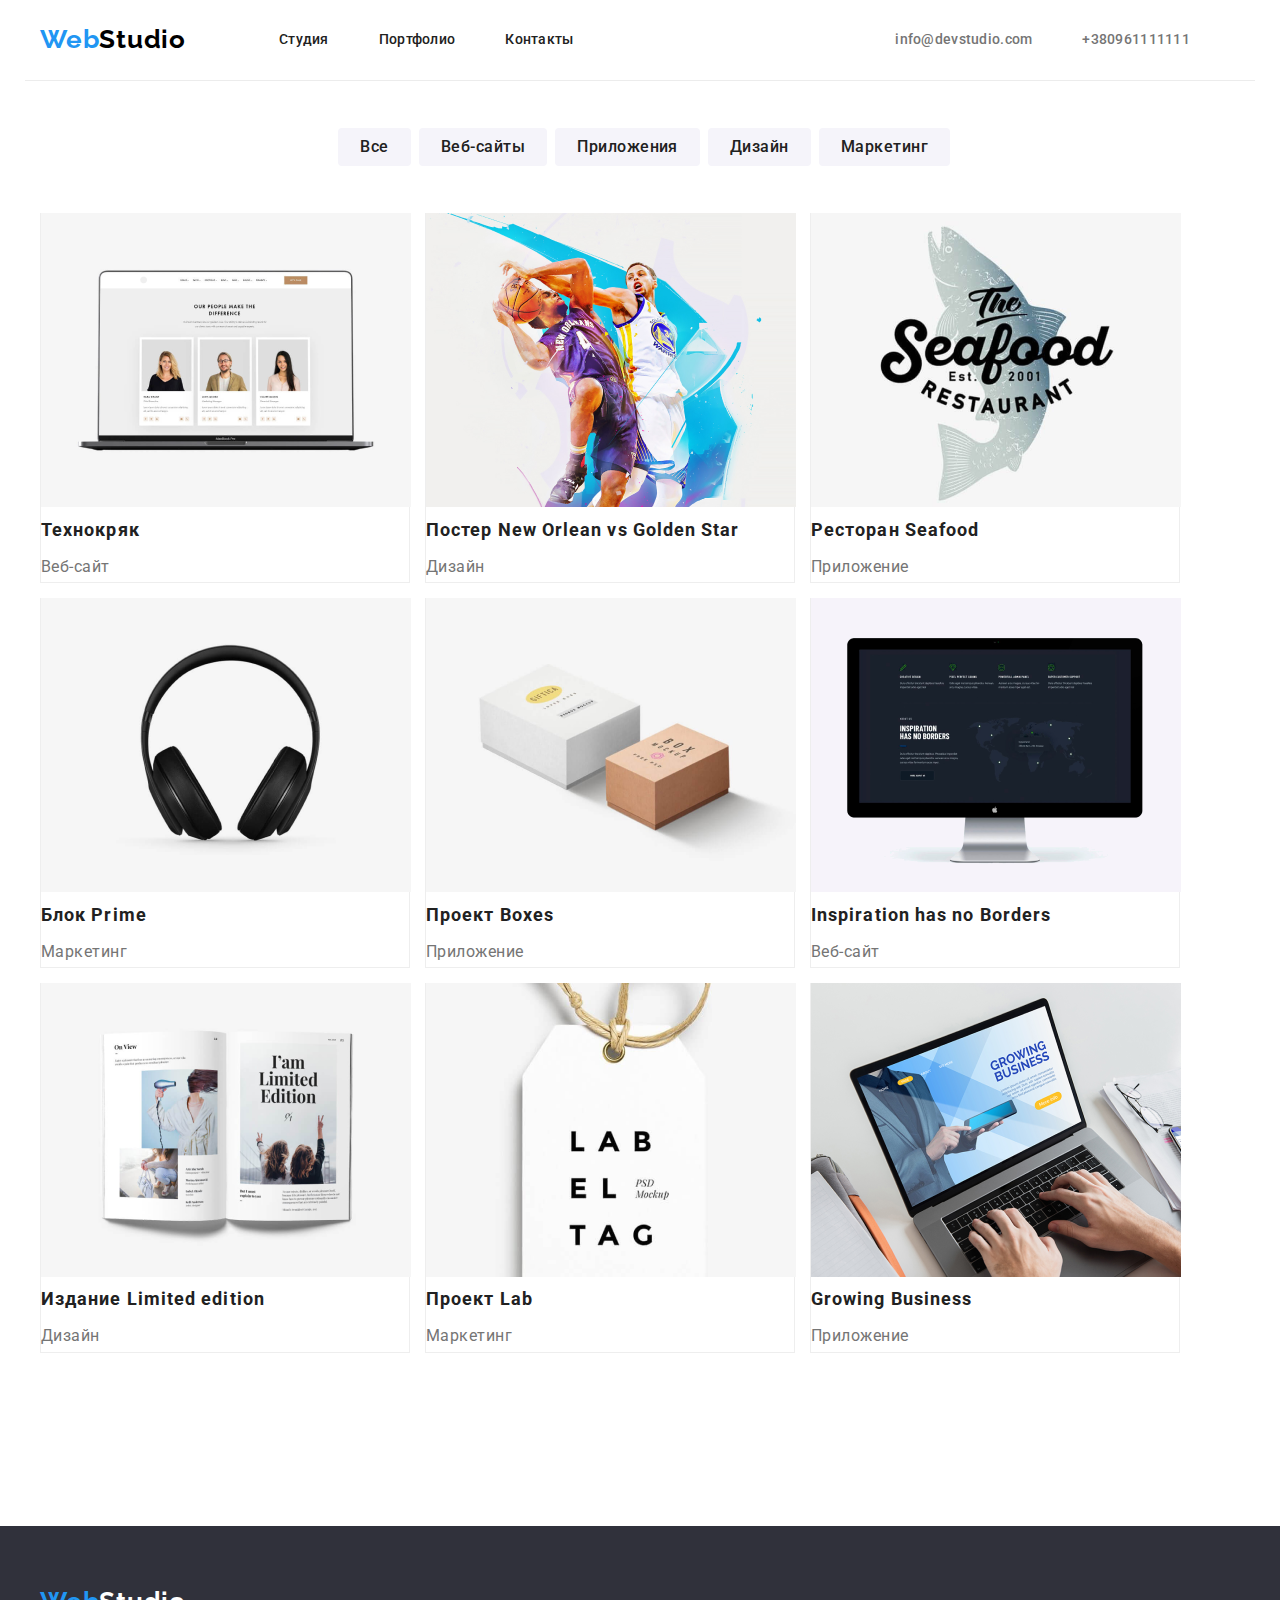
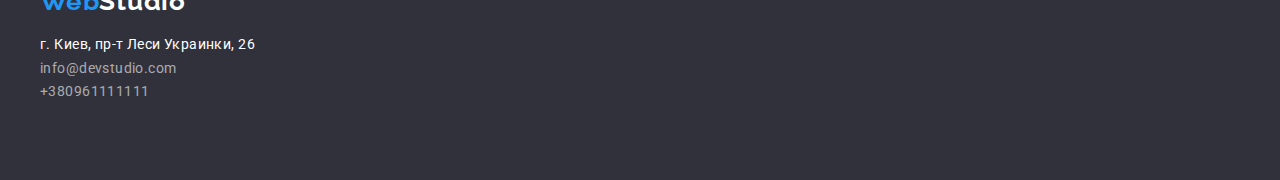
==== commit 0cd8ec8b: "end" ====
--- a/portfolio.html
+++ b/portfolio.html
@@ -5,6 +5,8 @@
     <meta http-equiv="X-UA-Compatible" content="IE=edge" />
     <meta name="viewport" content="width=device-width, initial-scale=1.0" />
     <title>Document</title>
+    <link rel="preconnect" href="https://fonts.googleapis.com" />
+    <link rel="preconnect" href="https://fonts.gstatic.com" crossorigin />
     <link
       href="https://fonts.googleapis.com/css2?family=Raleway:wght@700&family=Roboto:wght@400;500;700;900&display=swap"
       rel="stylesheet"
@@ -39,7 +41,7 @@
     </header>
 
     <main>
-      <div class="container">
+      <div class="container section">
         <ul class="buttons">
           <li><button type="button" class="button">Все</button></li>
           <li><button type="button" class="button">Веб-сайты</button></li>
@@ -53,63 +55,85 @@
           <h1 class="hidden">Блоки с примерами возможностей</h1>
           <ul class="samples">
             <li class="item">
-              <img src="images/web-site1.png" alt="веб-сайт на ноутбуке" />
-              <h2 class="project-name">Технокряк</h2>
-              <p class="project-type">Веб-сайт</p>
+              <div class="border">
+                <img src="images/web-site1.png" alt="веб-сайт на ноутбуке" width="370" />
+                <h2 class="project-name">Технокряк</h2>
+                <p class="project-type">Веб-сайт</p>
+              </div>
             </li>
             <li class="item">
-              <img
-                class="project-img"
-                src="images/design2.png"
-                alt="Постер New Orlean vs Golden Star"
-              />
-              <h2 class="project-name">Постер New Orlean vs Golden Star</h2>
-              <p class="project-type">Дизайн</p>
+              <div class="border">
+                <img
+                  class="project-img"
+                  src="images/design2.png"
+                  alt="Постер New Orlean vs Golden Star"
+                  width="370"
+                />
+
+                <h2 class="project-name">Постер New Orlean vs Golden Star</h2>
+                <p class="project-type">Дизайн</p>
+              </div>
             </li>
             <li class="item">
-              <img
-                src="images/application3.png"
-                alt="Форель на фоне логотипа ресторана морской кухни"
-                width="370"
-              />
-              <h2 class="project-name">Ресторан Seafood</h2>
-              <p class="project-type">Приложение</p>
+              <div class="border">
+                <img
+                  src="images/application3.png"
+                  alt="Форель на фоне логотипа ресторана морской кухни"
+                  width="370"
+                />
+                <h2 class="project-name">Ресторан Seafood</h2>
+                <p class="project-type">Приложение</p>
+              </div>
             </li>
             <li class="item">
-              <img src="images/marketing4.png" alt="Наушники с амбюшюрами" />
-              <h2 class="project-name">Блок Prime</h2>
-              <p class="project-type">Маркетинг</p>
+              <div class="border">
+                <img src="images/marketing4.png" alt="Наушники с амбюшюрами" width="370" />
+                <h2 class="project-name">Блок Prime</h2>
+                <p class="project-type">Маркетинг</p>
+              </div>
             </li>
             <li class="item">
-              <img src="images/application5.png" alt="Две коробки" />
-              <h2 class="project-name">Проект Boxes</h2>
-              <p class="project-type">Приложение</p>
+              <div class="border">
+                <img src="images/application5.png" alt="Две коробки" width="370" />
+                <h2 class="project-name">Проект Boxes</h2>
+                <p class="project-type">Приложение</p>
+              </div>
             </li>
             <li class="item">
-              <img src="images/web-site6.png" alt="Монитор с изображением" />
-              <h2 class="project-name" lang="en">Inspiration has no Borders</h2>
-              <p class="project-type">Веб-сайт</p>
+              <div class="border">
+                <img src="images/web-site6.png" alt="Монитор с изображением" width="370" />
+                <h2 class="project-name" lang="en">Inspiration has no Borders</h2>
+                <p class="project-type">Веб-сайт</p>
+              </div>
             </li>
             <li class="item">
-              <img
-                src="images/desighn7.png"
-                alt="Журнал со статьей с названием I am limited edition"
-              />
-              <h2 class="project-name">Издание Limited edition</h2>
-              <p class="project-type">Дизайн</p>
+              <div class="border">
+                <img
+                  src="images/desighn7.png"
+                  alt="Журнал со статьей с названием I am limited edition"
+                  width="370"
+                />
+                <h2 class="project-name">Издание Limited edition</h2>
+                <p class="project-type">Дизайн</p>
+              </div>
             </li>
             <li class="item">
-              <img src="images/marketing8.png" alt="Бирка с надписью Label tag>" />
-              <h2 class="project-name">Проект Lab</h2>
-              <p class="project-type">Маркетинг</p>
+              <div class="border">
+                <img src="images/marketing8.png" alt="Бирка с надписью Label tag>" width="370" />
+                <h2 class="project-name">Проект Lab</h2>
+                <p class="project-type">Маркетинг</p>
+              </div>
             </li>
             <li class="item">
-              <img
-                src="images/application9.png"
-                alt="Ноутбук с открытой веб-страницей Growing Business"
-              />
-              <h2 class="project-name">Growing Business</h2>
-              <p class="project-type">Приложение</p>
+              <div class="border">
+                <img
+                  src="images/application9.png"
+                  alt="Ноутбук с открытой веб-страницей Growing Business"
+                  width="370"
+                />
+                <h2 class="project-name">Growing Business</h2>
+                <p class="project-type">Приложение</p>
+              </div>
             </li>
           </ul>
         </section>
--- a/css/styles.css
+++ b/css/styles.css
@@ -7,6 +7,7 @@
   --primary-bar-color: hsl(235, 10%, 21%);
   --primary-white-color-60: rgba(255, 255, 255, 0.6);
   --primary-light-color-button: #f5f4fa;
+  --primary-border-color: #eeeeee;
 }
 
 body {
@@ -27,7 +28,6 @@
 .nav {
   display: flex;
   align-items: center;
-  /* margin-bottom: 32px; */
   border-bottom-width: 1px;
   border-bottom-style: solid;
   border-bottom-color: #ececec;
@@ -96,7 +96,6 @@
 .auto-link {
   display: block;
   margin-right: 50px;
-  /* margin-bottom: 32px; */
 
   color: var(--primary-text-color);
 
@@ -114,13 +113,107 @@
 
 /* Конец общего header */
 
+/* Студио Main */
+
+/* Спрятать hidden  заголовки */
+.hidden {
+  display: none;
+}
+
+.opportunities {
+  display: flex;
+  padding: 0;
+  margin: 0;
+  list-style: none;
+}
+
+.name-list {
+  margin-right: 30px;
+}
+
+.name-list:last-child {
+  margin-right: 0;
+}
+
+.opportunities .name {
+  margin-bottom: 10px;
+  color: var(--title-text-color);
+  font-weight: 700;
+  font-size: 14px;
+  line-height: 1.2;
+  letter-spacing: 0.03em;
+  text-transform: uppercase;
+}
+
+.opportunities .meaning {
+  color: var(--primary-text-color);
+  font-weight: 400;
+  font-size: 14px;
+  line-height: 1.7;
+  letter-spacing: 0.03em;
+}
+
+.about-name {
+  padding: 0;
+  margin: 0;
+  margin-bottom: 50px;
+  color: var(--title-text-color);
+
+  font-weight: 700;
+  font-size: 36px;
+  line-height: 1.2;
+  text-align: center;
+  letter-spacing: 0.03em;
+}
+
+.shadow-box {
+  width: 270;
+  box-shadow: 0px 4px 4px rgba(0, 0, 0, 0.25);
+  border-radius: 0px 0px 4px 4px;
+}
+
+.about-pictures {
+  padding: 0;
+  display: flex;
+  justify-content: space-between;
+  list-style: none;
+}
+
+.community {
+  display: flex;
+  justify-content: space-between;
+  padding: 0;
+  margin: 0;
+  list-style: none;
+}
+
+.we {
+  color: var(--title-text-color);
+
+  font-weight: 500;
+  font-size: 16px;
+  line-height: 1.2;
+  text-align: center;
+  letter-spacing: 0.03em;
+}
+
+.position {
+  color: var(--primary-text-color);
+
+  font-weight: 400;
+  font-size: 16px;
+  line-height: 1.2;
+  text-align: center;
+  letter-spacing: 0.03em;
+}
+
+/* Main Портфолио */
 /* Кнопки Портфолио */
 .buttons {
   padding: 0;
   margin: 0;
   display: flex;
   justify-content: center;
-  margin-top: 94px;
   list-style: none;
 }
 
@@ -158,10 +251,18 @@
   padding-bottom: 47px;
 }
 
+.section:last-child {
+  padding-bottom: 94px;
+}
+
 .bar {
   margin-top: 0;
+  margin-bottom: 47px;
+  padding-top: 200px;
+  padding-bottom: 200px;
   background-color: var(--primary-bar-color);
   text-align: center;
+  min-height: 600px;
 }
 .title-bar {
   color: var(--primary-white-color);
@@ -178,6 +279,11 @@
 }
 
 .button-bar {
+  padding-top: 10px;
+  padding-bottom: 10px;
+  padding-left: 32px;
+  padding-right: 32px;
+
   background-color: var(--hover-button-color);
   color: var(--primary-white-color);
 
@@ -188,92 +294,65 @@
   letter-spacing: 0.06em;
 }
 
-/* Спрятать hidden  заголовки */
-.hidden {
-  display: none;
-}
-
-.opportunities {
-  display: flex;
-  padding: 0;
-  margin: 0;
-  list-style: none;
-}
-
-.name-list {
-  margin-right: 30px;
-}
-
-.opportunities .name {
-  color: var(--title-text-color);
+.samples {
+  display: flex;
+  flex-wrap: wrap;
+  padding: 0;
+  margin: -15px;
+  list-style: none;
+}
+
+.item {
+  width: 370px;
+  margin-top: 15px;
+  margin-left: 15px;
+  margin: right 15px;
+  /* width: 380px;
+  margin-left: 30px;
+}
+item:nth-child(3n) {
+  margin-right: 0;
+  margin-bottom: 30px; */
+}
+
+/* .project-img {
+  padding: 0;
+  margin: 0;
+  margin-bottom: 20px;
+} */
+
+.project-name {
+  margin: 0;
+  padding: 0;
+  margin-bottom: 4px;
+  color: var(--title-text-color);
+
   font-weight: 700;
-  font-size: 14px;
-  line-height: 1.2;
-  letter-spacing: 0.03em;
-  text-transform: uppercase;
-}
-
-.opportunities .meaning {
-  color: var(--primary-text-color);
-  font-weight: 400;
-  font-size: 14px;
-  line-height: 1.7;
-  letter-spacing: 0.03em;
-}
-
-.about-name {
-  padding: 0;
-  margin: 0;
-  margin-bottom: 50px;
-  color: var(--title-text-color);
-
-  font-weight: 700;
-  font-size: 36px;
-  line-height: 1.2;
-  text-align: center;
-  letter-spacing: 0.03em;
-}
-
-.shadow-box {
-  width: 270;
-  /* height: 215px; */
-  box-shadow: 0px 4px 4px rgba(0, 0, 0, 0.25);
-  border-radius: 0px 0px 4px 4px;
-}
-.about-pictures {
-  padding: 0;
-  display: flex;
-  justify-content: space-between;
-  list-style: none;
-}
-
-.community {
-  display: flex;
-  justify-content: space-between;
-  padding: 0;
-  margin: 0;
-  list-style: none;
-}
-
-.name {
-  color: var(--title-text-color);
-
-  font-weight: 500;
-  font-size: 16px;
-  line-height: 1.2;
-  text-align: center;
-  letter-spacing: 0.03em;
-}
-
-.position {
+  font-size: 18px;
+  line-height: 2;
+  letter-spacing: 0.06em;
+}
+
+.project-type {
+  margin: 0;
+  padding: 0;
   color: var(--primary-text-color);
 
   font-weight: 400;
   font-size: 16px;
-  line-height: 1.2;
-  text-align: center;
-  letter-spacing: 0.03em;
-}
+  line-height: 1.9;
+  letter-spacing: 0.03em;
+}
+
+.border {
+  border-bottom: 1px solid var(--primary-border-color);
+  border-left: 1px solid var(--primary-border-color);
+  border-right: 1px solid var(--primary-border-color);
+}
+
+/* img {
+  display: block;
+} */
 
 /* Общий footer */
 .footer {
@@ -319,54 +398,3 @@
 .footer-link:hover {
   color: var(--hover-button-color);
 }
-
-/* Main Портфолио */
-.samples {
-  display: flex;
-  flex-wrap: wrap;
-  padding: 0;
-  margin: -15px;
-  list-style: none;
-}
-
-.item {
-  width: 380px;
-  margin: 15px;
-  /* width: 380px;
-  margin-left: 30px;
-}
-item:nth-child(3n) {
-  margin-right: 0;
-  margin-bottom: 30px; */
-}
-
-.project-img {
-  margin: 0;
-  /* margin-bottom: 20px; */
-}
-
-.project-name {
-  margin: 0;
-  margin-top: 20px;
-  margin-bottom: 4px;
-  color: var(--title-text-color);
-
-  font-weight: 700;
-  font-size: 18px;
-  line-height: 2;
-  letter-spacing: 0.06em;
-}
-
-.project-type {
-  margin: 0;
-  color: var(--primary-text-color);
-
-  font-weight: 400;
-  font-size: 16px;
-  line-height: 1.9;
-  letter-spacing: 0.03em;
-}
-
-.item:last-child {
-  margin-bottom: 114px;
-}
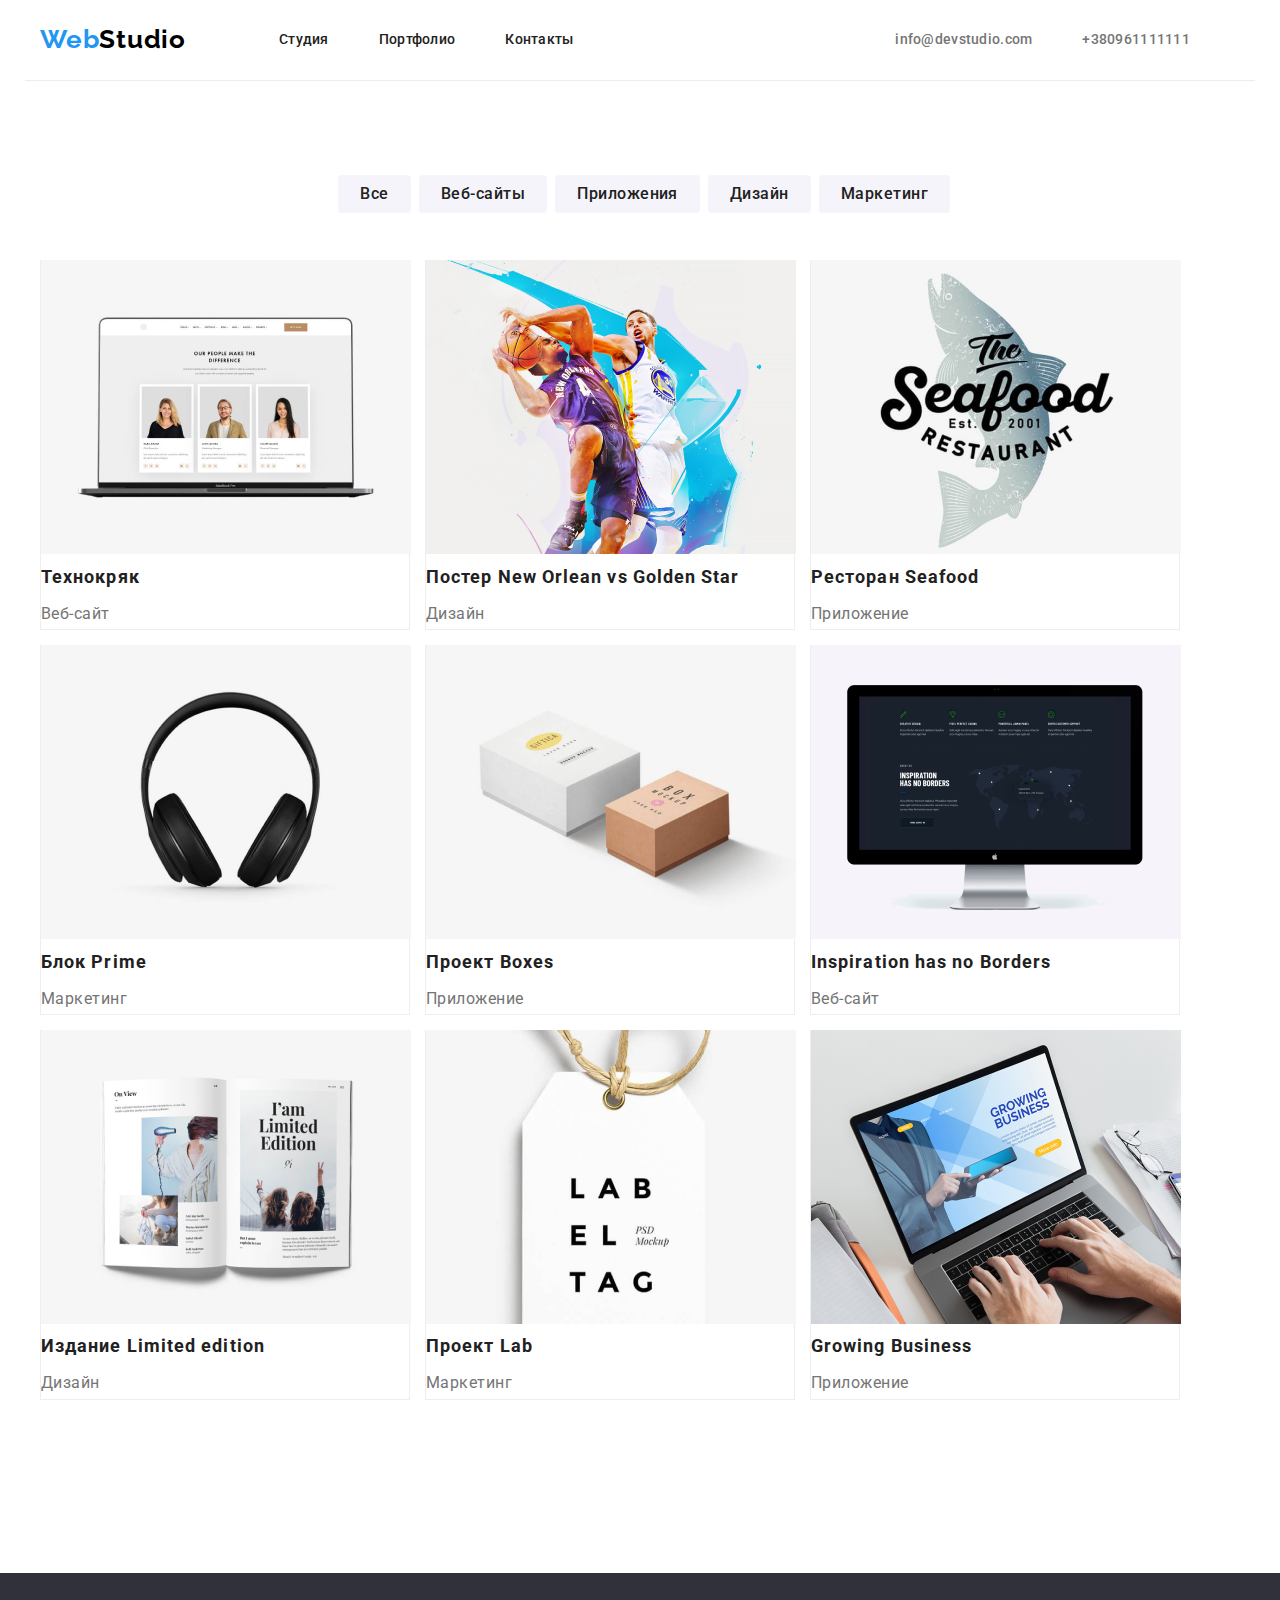
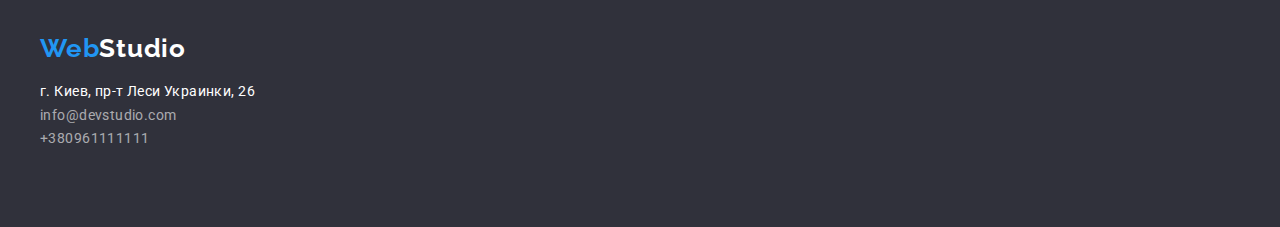
==== commit ba294661: "end-end" ====
--- a/portfolio.html
+++ b/portfolio.html
@@ -52,7 +52,7 @@
 
         <section class="section">
           <!-- Убрать в styles -->
-          <h1 class="hidden">Блоки с примерами возможностей</h1>
+          <h1 class="visually-hidden">Блоки с примерами возможностей</h1>
           <ul class="samples">
             <li class="item">
               <div class="border">
--- a/css/styles.css
+++ b/css/styles.css
@@ -116,8 +116,19 @@
 /* Студио Main */
 
 /* Спрятать hidden  заголовки */
-.hidden {
-  display: none;
+
+.visually-hidden {
+  position: absolute;
+  width: 1px;
+  height: 1px;
+  margin: -1px;
+  border: 0;
+  padding: 0;
+
+  white-space: nowrap;
+  clip-path: inset(100%);
+  clip: rect(0 0 0 0);
+  overflow: hidden;
 }
 
 .opportunities {
@@ -205,6 +216,59 @@
   line-height: 1.2;
   text-align: center;
   letter-spacing: 0.03em;
+}
+
+/* Бар Студио */
+.section {
+  padding-top: 47px;
+  padding-bottom: 47px;
+}
+
+.section:last-child {
+  padding-bottom: 94px;
+}
+
+.section:first-child {
+  padding-top: 94px;
+}
+
+.bar {
+  margin-top: 0;
+  margin-bottom: 47px;
+  padding-top: 200px;
+  padding-bottom: 200px;
+  background-color: var(--primary-bar-color);
+  text-align: center;
+  min-height: 600px;
+}
+.title-bar {
+  color: var(--primary-white-color);
+  margin-bottom: 30px;
+  margin-top: 0;
+  padding: 0;
+
+  font-weight: 900;
+  font-size: 44px;
+  line-height: 1.4;
+  text-align: center;
+  letter-spacing: 0.06em;
+  text-transform: uppercase;
+}
+
+.button-bar {
+  padding-top: 10px;
+  padding-bottom: 10px;
+  padding-left: 32px;
+  padding-right: 32px;
+
+  background-color: var(--hover-button-color);
+  color: var(--primary-white-color);
+
+  border-radius: 4px;
+  font-weight: 700;
+  font-size: 16px;
+  line-height: 1.9;
+  letter-spacing: 0.06em;
 }
 
 /* Main Портфолио */
@@ -245,55 +309,6 @@
   color: var(--primary-white-color);
 }
 
-/* Бар Студио */
-.section {
-  padding-top: 47px;
-  padding-bottom: 47px;
-}
-
-.section:last-child {
-  padding-bottom: 94px;
-}
-
-.bar {
-  margin-top: 0;
-  margin-bottom: 47px;
-  padding-top: 200px;
-  padding-bottom: 200px;
-  background-color: var(--primary-bar-color);
-  text-align: center;
-  min-height: 600px;
-}
-.title-bar {
-  color: var(--primary-white-color);
-  margin-bottom: 30px;
-  margin-top: 0;
-  padding: 0;
-
-  font-weight: 900;
-  font-size: 44px;
-  line-height: 1.4;
-  text-align: center;
-  letter-spacing: 0.06em;
-  text-transform: uppercase;
-}
-
-.button-bar {
-  padding-top: 10px;
-  padding-bottom: 10px;
-  padding-left: 32px;
-  padding-right: 32px;
-
-  background-color: var(--hover-button-color);
-  color: var(--primary-white-color);
-
-  border-radius: 4px;
-  font-weight: 700;
-  font-size: 16px;
-  line-height: 1.9;
-  letter-spacing: 0.06em;
-}
-
 .samples {
   display: flex;
   flex-wrap: wrap;
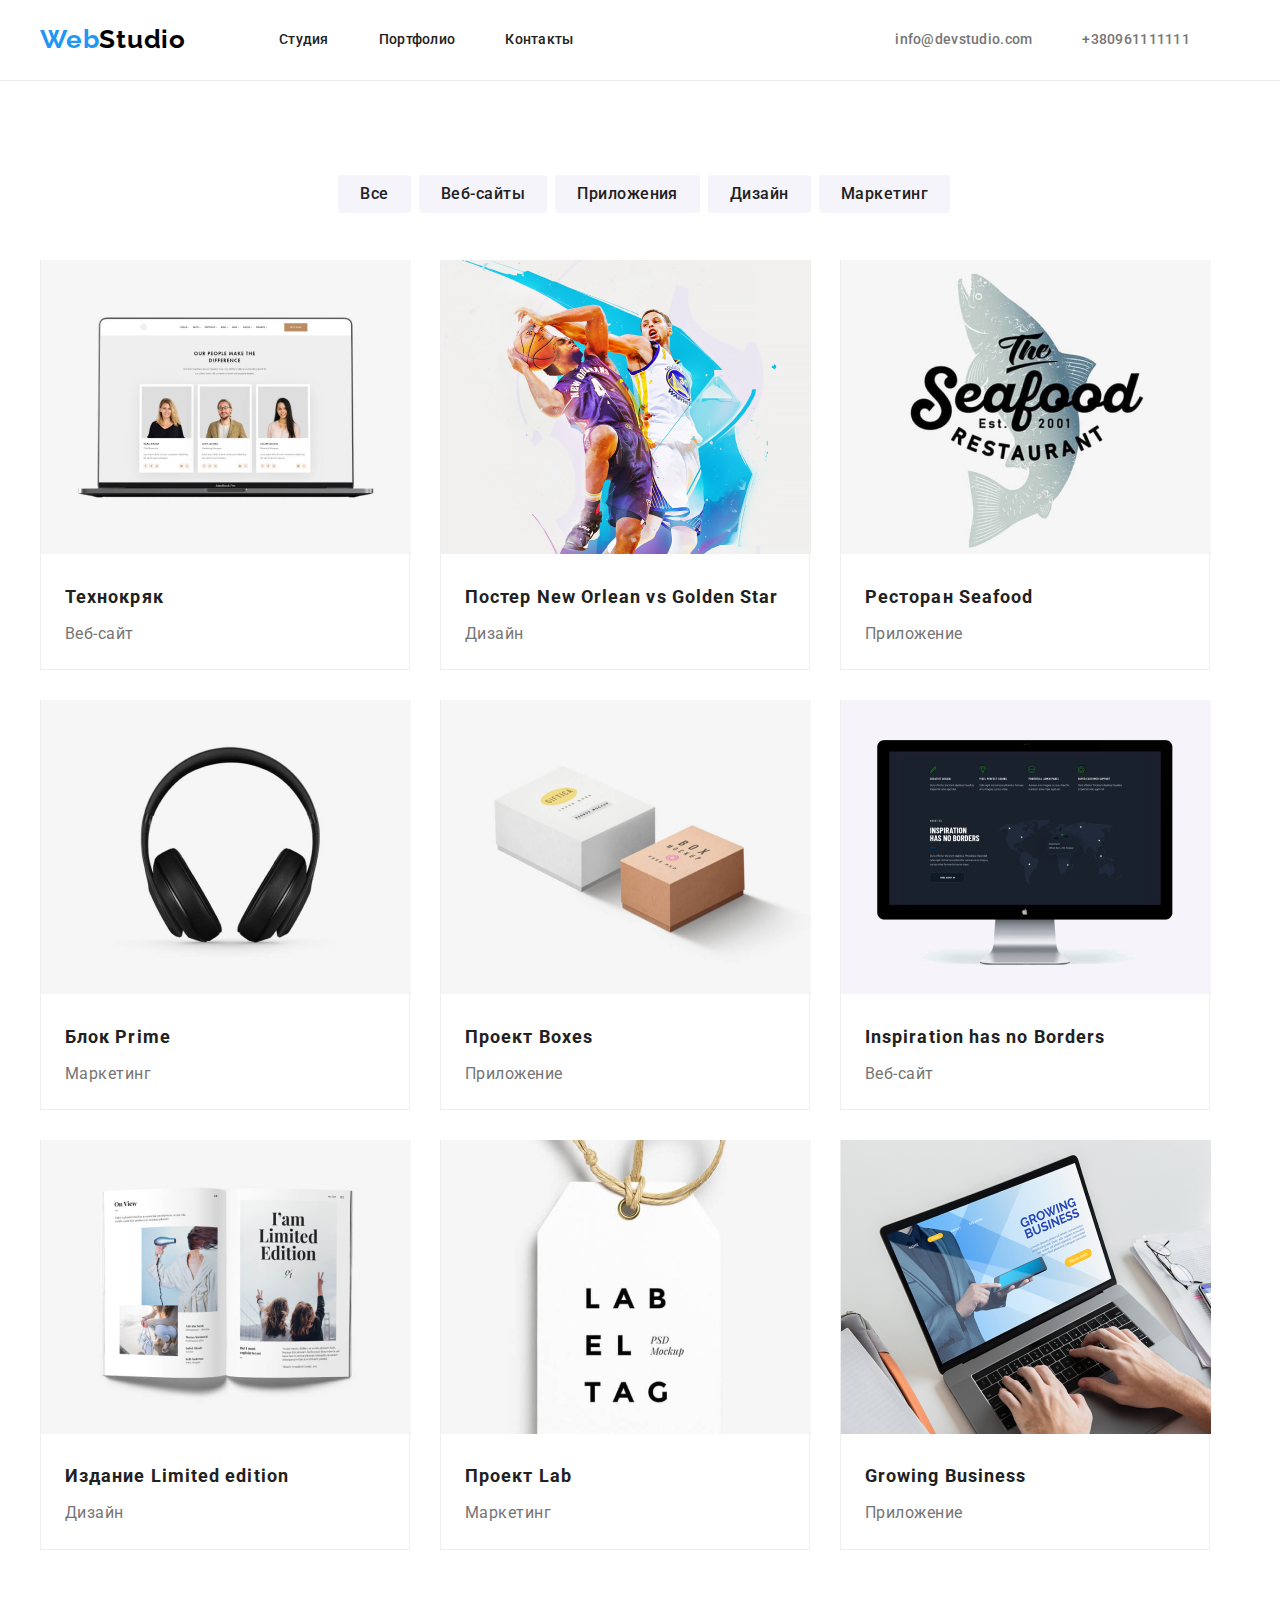
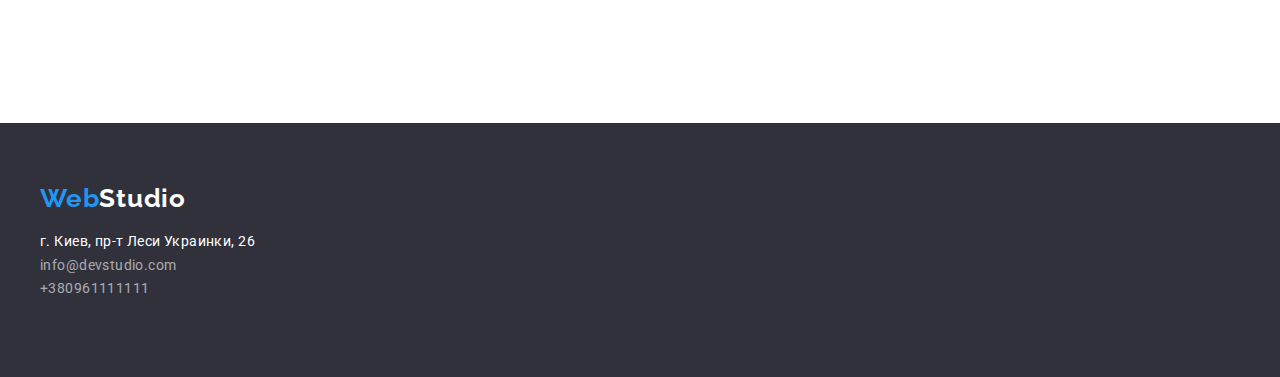
==== commit d6f876d0: "end-end-end" ====
--- a/portfolio.html
+++ b/portfolio.html
@@ -19,7 +19,7 @@
   </head>
 
   <body>
-    <header>
+    <header class="header">
       <div class="container nav">
         <nav class="main-nav">
           <a class="logo" href="/">Web<span class="logo-dark">Studio</span></a>
@@ -70,7 +70,9 @@
                   width="370"
                 />
 
-                <h2 class="project-name">Постер New Orlean vs Golden Star</h2>
+                <h2 class="project-name">
+                  Постер <span lang="en">New Orlean vs Golden Star</span>
+                </h2>
                 <p class="project-type">Дизайн</p>
               </div>
             </li>
@@ -81,21 +83,21 @@
                   alt="Форель на фоне логотипа ресторана морской кухни"
                   width="370"
                 />
-                <h2 class="project-name">Ресторан Seafood</h2>
+                <h2 class="project-name">Ресторан <span lang="en">Seafood</span></h2>
                 <p class="project-type">Приложение</p>
               </div>
             </li>
             <li class="item">
               <div class="border">
                 <img src="images/marketing4.png" alt="Наушники с амбюшюрами" width="370" />
-                <h2 class="project-name">Блок Prime</h2>
+                <h2 class="project-name">Блок <span lang="en">Prime</span></h2>
                 <p class="project-type">Маркетинг</p>
               </div>
             </li>
             <li class="item">
               <div class="border">
                 <img src="images/application5.png" alt="Две коробки" width="370" />
-                <h2 class="project-name">Проект Boxes</h2>
+                <h2 class="project-name">Проект <span lang="en">Boxes</span></h2>
                 <p class="project-type">Приложение</p>
               </div>
             </li>
@@ -113,14 +115,14 @@
                   alt="Журнал со статьей с названием I am limited edition"
                   width="370"
                 />
-                <h2 class="project-name">Издание Limited edition</h2>
+                <h2 class="project-name">Издание <span lang="en">Limited edition</span></h2>
                 <p class="project-type">Дизайн</p>
               </div>
             </li>
             <li class="item">
               <div class="border">
                 <img src="images/marketing8.png" alt="Бирка с надписью Label tag>" width="370" />
-                <h2 class="project-name">Проект Lab</h2>
+                <h2 class="project-name">Проект <span lang="en">Lab</span></h2>
                 <p class="project-type">Маркетинг</p>
               </div>
             </li>
@@ -131,7 +133,7 @@
                   alt="Ноутбук с открытой веб-страницей Growing Business"
                   width="370"
                 />
-                <h2 class="project-name">Growing Business</h2>
+                <h2 lang="en" class="project-name">Growing Business</h2>
                 <p class="project-type">Приложение</p>
               </div>
             </li>
--- a/css/styles.css
+++ b/css/styles.css
@@ -24,13 +24,15 @@
   margin-right: auto;
 }
 /* Header общий */
-
-.nav {
-  display: flex;
-  align-items: center;
+.header {
   border-bottom-width: 1px;
   border-bottom-style: solid;
   border-bottom-color: #ececec;
+}
+
+.nav {
+  display: flex;
+  align-items: center;
 }
 
 .logo {
@@ -321,25 +323,20 @@
   width: 370px;
   margin-top: 15px;
   margin-left: 15px;
-  margin: right 15px;
-  /* width: 380px;
-  margin-left: 30px;
-}
-item:nth-child(3n) {
-  margin-right: 0;
-  margin-bottom: 30px; */
-}
-
-/* .project-img {
-  padding: 0;
-  margin: 0;
-  margin-bottom: 20px;
-} */
+  margin-right: 15px;
+  margin-bottom: 15px;
+}
+
+.item:nth-child(n + 6) {
+  margin-bottom: 0;
+}
 
 .project-name {
   margin: 0;
-  padding: 0;
-  margin-bottom: 4px;
+  padding-left: 24px;
+  padding-right: 24px;
+  padding-top: 20px;
+
   color: var(--title-text-color);
 
   font-weight: 700;
@@ -350,7 +347,10 @@
 
 .project-type {
   margin: 0;
-  padding: 0;
+  padding-left: 24px;
+  padding-right: 24px;
+  padding-bottom: 20px;
+  padding-top: 4px;
   color: var(--primary-text-color);
 
   font-weight: 400;
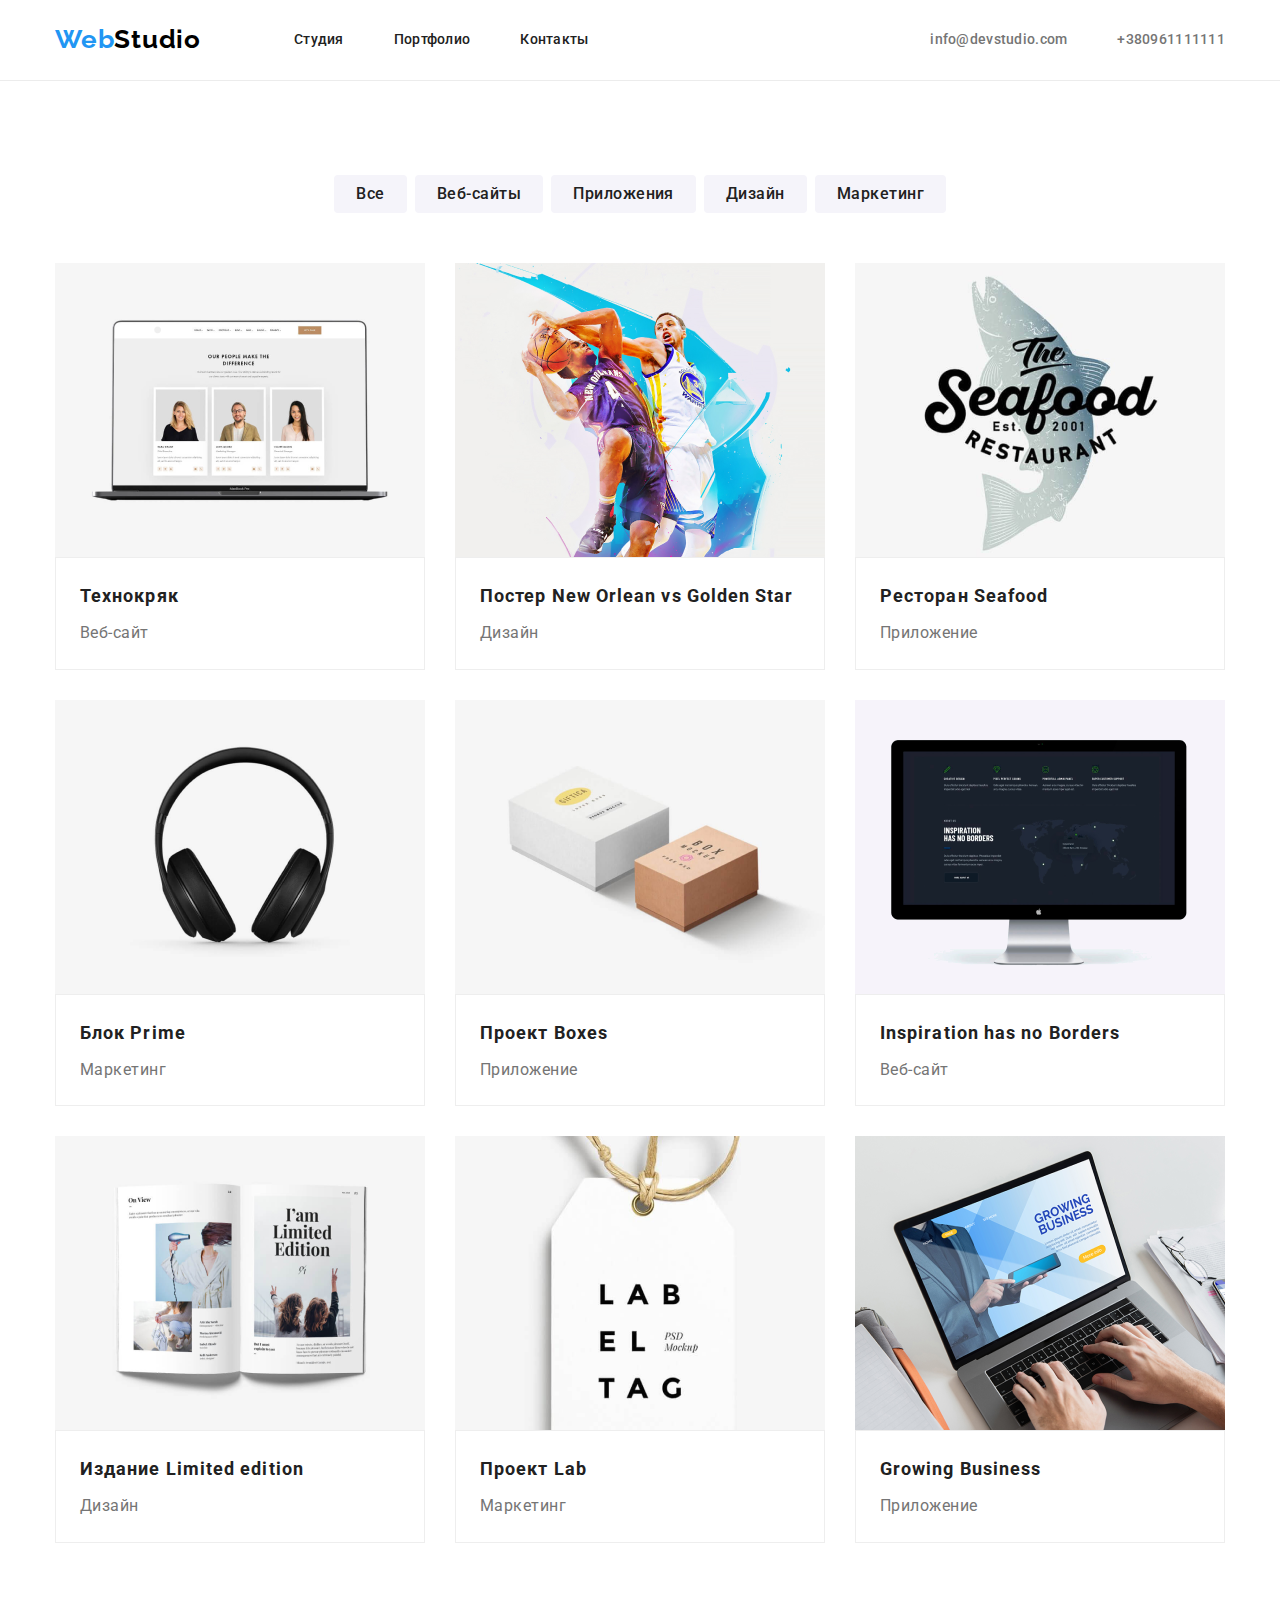
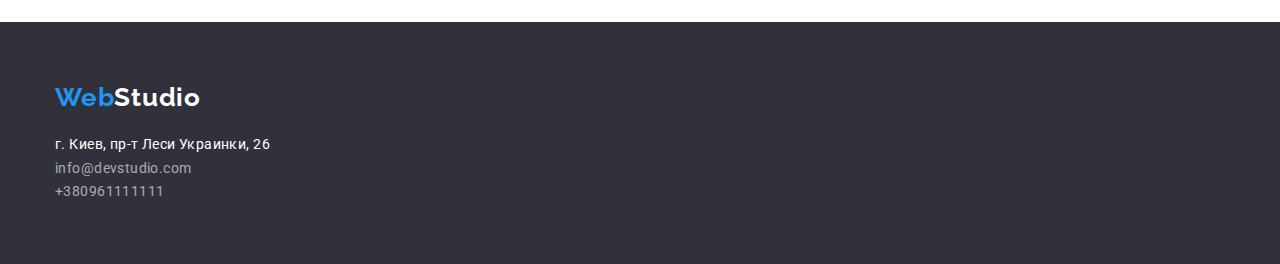
==== commit b739adc7: "done" ====
--- a/portfolio.html
+++ b/portfolio.html
@@ -24,16 +24,16 @@
         <nav class="main-nav">
           <a class="logo" href="/">Web<span class="logo-dark">Studio</span></a>
           <ul class="nav-list-header">
-            <li><a href="./index.html" class="link">Студия</a></li>
-            <li><a href="./portfolio.html" class="link">Портфолио</a></li>
-            <li><a href="" class="link">Контакты</a></li>
+            <li class="nav-item-header"><a href="./index.html" class="link">Студия</a></li>
+            <li class="nav-item-header"><a href="./portfolio.html" class="link">Портфолио</a></li>
+            <li class="nav-item-header"><a href="" class="link">Контакты</a></li>
           </ul>
         </nav>
         <ul class="auto-nav">
-          <li>
+          <li class="nav-item-header">
             <a href="mailto:info@devstudio.com" class="auto-link"> info@devstudio.com</a>
           </li>
-          <li>
+          <li class="nav-item-header">
             <a href="tel:+380961111111" class="auto-link"> +380961111111 </a>
           </li>
         </ul>
@@ -41,35 +41,30 @@
     </header>
 
     <main>
-      <div class="container section">
+      <section class="section">
+              <div class="container">
+        <h1 class="visually-hidden">Блоки с примерами возможностей</h1>
         <ul class="buttons">
-          <li><button type="button" class="button">Все</button></li>
-          <li><button type="button" class="button">Веб-сайты</button></li>
-          <li><button type="button" class="button">Приложения</button></li>
-          <li><button type="button" class="button">Дизайн</button></li>
-          <li><button type="button" class="button">Маркетинг</button></li>
+          <li class="btn-item"><button type="button" class="button">Все</button></li>
+          <li class="btn-item"><button type="button" class="button">Веб-сайты</button></li>
+          <li class="btn-item"><button type="button" class="button">Приложения</button></li>
+          <li class="btn-item"><button type="button" class="button">Дизайн</button></li>
+          <li class="btn-item"><button type="button" class="button">Маркетинг</button></li>
         </ul>
-
-        <section class="section">
-          <!-- Убрать в styles -->
-          <h1 class="visually-hidden">Блоки с примерами возможностей</h1>
-          <ul class="samples">
+        <ul class="samples">
             <li class="item">
-              <div class="border">
-                <img src="images/web-site1.png" alt="веб-сайт на ноутбуке" width="370" />
+              <img src="images/web-site1.png" alt="веб-сайт на ноутбуке" width="370" />
+                <div class="border">
                 <h2 class="project-name">Технокряк</h2>
                 <p class="project-type">Веб-сайт</p>
               </div>
             </li>
             <li class="item">
-              <div class="border">
-                <img
-                  class="project-img"
-                  src="images/design2.png"
+                <img src="images/design2.png"
                   alt="Постер New Orlean vs Golden Star"
                   width="370"
                 />
-
+                <div class="border">
                 <h2 class="project-name">
                   Постер <span lang="en">New Orlean vs Golden Star</span>
                 </h2>
@@ -77,62 +72,59 @@
               </div>
             </li>
             <li class="item">
-              <div class="border">
-                <img
-                  src="images/application3.png"
+                <img src="images/application3.png"
                   alt="Форель на фоне логотипа ресторана морской кухни"
                   width="370"
                 />
+                <div class="border">
                 <h2 class="project-name">Ресторан <span lang="en">Seafood</span></h2>
                 <p class="project-type">Приложение</p>
               </div>
             </li>
             <li class="item">
-              <div class="border">
-                <img src="images/marketing4.png" alt="Наушники с амбюшюрами" width="370" />
+              <img src="images/marketing4.png" alt="Наушники с амбюшюрами" width="370" />
+                <div class="border">
                 <h2 class="project-name">Блок <span lang="en">Prime</span></h2>
                 <p class="project-type">Маркетинг</p>
               </div>
             </li>
             <li class="item">
+              <img src="images/application5.png" alt="Две коробки" width="370" />
               <div class="border">
-                <img src="images/application5.png" alt="Две коробки" width="370" />
                 <h2 class="project-name">Проект <span lang="en">Boxes</span></h2>
                 <p class="project-type">Приложение</p>
               </div>
             </li>
             <li class="item">
+              <img src="images/web-site6.png" alt="Монитор с изображением" width="370" />
               <div class="border">
-                <img src="images/web-site6.png" alt="Монитор с изображением" width="370" />
                 <h2 class="project-name" lang="en">Inspiration has no Borders</h2>
                 <p class="project-type">Веб-сайт</p>
               </div>
             </li>
             <li class="item">
-              <div class="border">
-                <img
-                  src="images/desighn7.png"
+              <img src="images/desighn7.png"
                   alt="Журнал со статьей с названием I am limited edition"
                   width="370"
                 />
+              <div class="border">
                 <h2 class="project-name">Издание <span lang="en">Limited edition</span></h2>
                 <p class="project-type">Дизайн</p>
               </div>
             </li>
             <li class="item">
-              <div class="border">
-                <img src="images/marketing8.png" alt="Бирка с надписью Label tag>" width="370" />
+            <img src="images/marketing8.png" alt="Бирка с надписью Label tag>" width="370" />
+            <div class="border">
                 <h2 class="project-name">Проект <span lang="en">Lab</span></h2>
                 <p class="project-type">Маркетинг</p>
               </div>
             </li>
             <li class="item">
-              <div class="border">
-                <img
-                  src="images/application9.png"
+              <img src="images/application9.png"
                   alt="Ноутбук с открытой веб-страницей Growing Business"
                   width="370"
                 />
+                <div class="border">
                 <h2 lang="en" class="project-name">Growing Business</h2>
                 <p class="project-type">Приложение</p>
               </div>
--- a/css/styles.css
+++ b/css/styles.css
@@ -16,8 +16,27 @@
   font-family: 'Roboto', sans-serif;
 }
 
+ul {
+  margin: 0;
+  padding: 0;
+  list-style: none;
+}
+
+h1,
+h2,
+h3,
+p {
+  margin: 0;
+}
+
+img {
+  display: block;
+  max-width: 100%;
+  height: auto;
+}
+
 .container {
-  width: 1230px;
+  width: 1200px;
   padding-left: 15px;
   padding-right: 15px;
   margin-left: auto;
@@ -63,10 +82,15 @@
   margin-top: 0;
   margin-bottom: 0;
 }
+.nav-item-header {
+  margin-left: 50px;
+}
+.nav-item-header:first-child {
+  margin-left: 0;
+}
 
 .nav-list-header .link {
   display: block;
-  margin-right: 50px;
   padding-top: 32px;
   padding-bottom: 32px;
 
@@ -90,14 +114,10 @@
 .auto-nav {
   display: flex;
   margin-left: auto;
-  padding: 0;
-
-  list-style: none;
 }
 
 .auto-link {
   display: block;
-  margin-right: 50px;
 
   color: var(--primary-text-color);
 
@@ -135,9 +155,6 @@
 
 .opportunities {
   display: flex;
-  padding: 0;
-  margin: 0;
-  list-style: none;
 }
 
 .name-list {
@@ -164,6 +181,10 @@
   font-size: 14px;
   line-height: 1.7;
   letter-spacing: 0.03em;
+}
+
+.team-section {
+  background-color: var(--primary-light-color-button);
 }
 
 .about-name {
@@ -179,28 +200,40 @@
   letter-spacing: 0.03em;
 }
 
-.shadow-box {
+.community-item {
+  margin-left: 30px;
   width: 270;
   box-shadow: 0px 4px 4px rgba(0, 0, 0, 0.25);
   border-radius: 0px 0px 4px 4px;
 }
+.community-item:first-child {
+  margin-left: 0;
+}
 
 .about-pictures {
-  padding: 0;
   display: flex;
   justify-content: space-between;
-  list-style: none;
+}
+
+.list-pictures {
+  margin-left: 30px;
+}
+
+.list-pictures:first-child {
+  margin-left: 0;
 }
 
 .community {
   display: flex;
-  justify-content: space-between;
-  padding: 0;
-  margin: 0;
-  list-style: none;
-}
-
-.we {
+}
+
+.team {
+  padding-top: 30px;
+  padding-bottom: 30px;
+}
+
+.subject-team {
+  margin-bottom: 10px;
   color: var(--title-text-color);
 
   font-weight: 500;
@@ -222,21 +255,15 @@
 
 /* Бар Студио */
 .section {
-  padding-top: 47px;
-  padding-bottom: 47px;
-}
-
-.section:last-child {
+  padding-top: 94px;
   padding-bottom: 94px;
 }
 
-.section:first-child {
-  padding-top: 94px;
+.work-section {
+  padding-top: 0;
 }
 
 .bar {
-  margin-top: 0;
-  margin-bottom: 47px;
   padding-top: 200px;
   padding-bottom: 200px;
   background-color: var(--primary-bar-color);
@@ -276,11 +303,9 @@
 /* Main Портфолио */
 /* Кнопки Портфолио */
 .buttons {
-  padding: 0;
-  margin: 0;
   display: flex;
   justify-content: center;
-  list-style: none;
+  margin-bottom: 50px;
 }
 
 .button {
@@ -289,7 +314,6 @@
   padding-right: 22px;
   padding-top: 6px;
   padding-bottom: 6px;
-  margin-left: 8px;
 
   min-width: 73px;
 
@@ -314,9 +338,16 @@
 .samples {
   display: flex;
   flex-wrap: wrap;
-  padding: 0;
+
   margin: -15px;
-  list-style: none;
+}
+
+.btn-item {
+  margin-right: 8px;
+}
+
+.btn-item:last-child {
+  margin-right: 0;
 }
 
 .item {
@@ -333,9 +364,6 @@
 
 .project-name {
   margin: 0;
-  padding-left: 24px;
-  padding-right: 24px;
-  padding-top: 20px;
 
   color: var(--title-text-color);
 
@@ -347,10 +375,7 @@
 
 .project-type {
   margin: 0;
-  padding-left: 24px;
-  padding-right: 24px;
-  padding-bottom: 20px;
-  padding-top: 4px;
+  margin-top: 4px;
   color: var(--primary-text-color);
 
   font-weight: 400;
@@ -360,14 +385,12 @@
 }
 
 .border {
-  border-bottom: 1px solid var(--primary-border-color);
-  border-left: 1px solid var(--primary-border-color);
-  border-right: 1px solid var(--primary-border-color);
-}
-
-/* img {
-  display: block;
-} */
+  border: 1px solid var(--primary-border-color);
+  padding-right: 24px;
+  padding-left: 24px;
+  padding-top: 20px;
+  padding-bottom: 20px;
+}
 
 /* Общий footer */
 .footer {
@@ -377,16 +400,21 @@
 }
 
 .logo-light {
-  margin-bottom: 20px;
   color: var(--primary-white-color);
 }
 .footer-list {
-  padding: 0;
-  list-style: none;
+  margin-top: 20px;
+}
+
+.footer-item {
+  padding-bottom: 9px;
+}
+
+.footer-item:last-child {
+  padding-bottom: 0;
 }
 
 .footer-link {
-  margin-bottom: 9px;
   color: var(--primary-white-color-60);
 
   font-style: normal;
